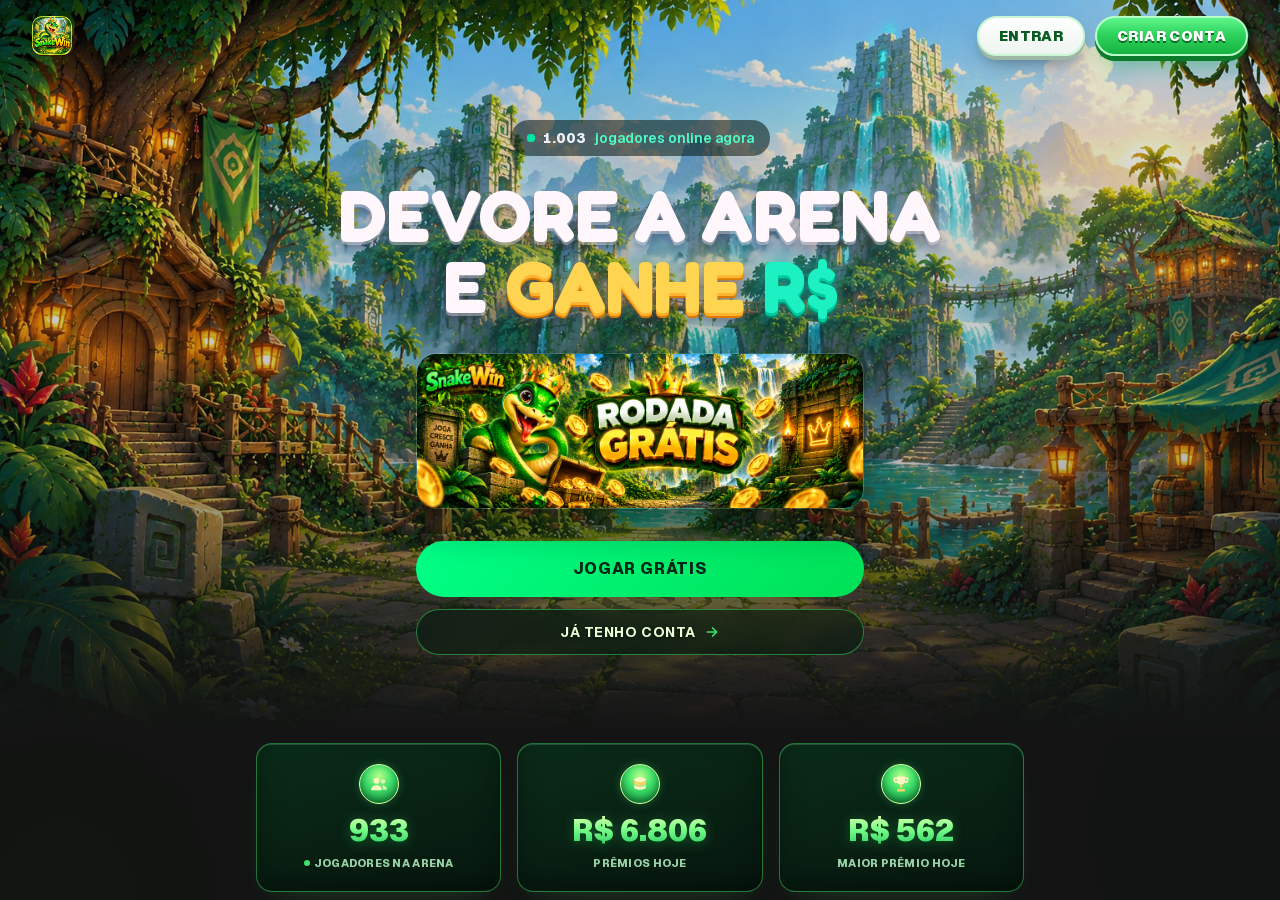
==== index.html @ 89fa2840 "Site SnakeWin estatico (espelho do snakewin.online)" ====
<!DOCTYPE html><html lang="pt-BR" class="geist_a71539c9-module__T19VSG__variable geist_mono_8d43a2aa-module__8Li5zG__variable fredoka_e4a22d5-module__ZBNcLW__variable h-full antialiased"><head><meta charSet="utf-8"/><meta name="viewport" content="width=device-width, initial-scale=1, maximum-scale=1, user-scalable=no, viewport-fit=cover"/><link rel="preload" href="/_next/static/media/1fc3fbc537cada7c-s.p.3ryvcbcsz78_7.woff2" as="font" crossorigin="" type="font/woff2"/><link rel="preload" href="/_next/static/media/797e433ab948586e-s.p.0r6juujl39pe6.woff2" as="font" crossorigin="" type="font/woff2"/><link rel="preload" href="/_next/static/media/caa3a2e1cccd8315-s.p.0wgildi0cnwt9.woff2" as="font" crossorigin="" type="font/woff2"/><link rel="stylesheet" href="/_next/static/chunks/0mywiexskx5cw.css" data-precedence="next"/><link rel="preload" as="script" fetchPriority="low" href="/_next/static/chunks/3wp0eb_zf6zi1.js"/><script src="/_next/static/chunks/12ng9y1xmtxdd.js" async=""></script><script src="/_next/static/chunks/00ejc8m43vbi0.js" async=""></script><script src="/_next/static/chunks/2oh5rha75m2ak.js" async=""></script><script src="/_next/static/chunks/turbopack-0m_rxrfwko468.js" async=""></script><script src="/_next/static/chunks/1vbfzrruw2k8x.js" async=""></script><script src="/_next/static/chunks/2jqxh2v5bf_q5.js" async=""></script><script src="/_next/static/chunks/14mrh2-p_w84d.js" async=""></script><script src="/_next/static/chunks/1y-s1i4jty70p.js" async=""></script><script src="/_next/static/chunks/3igdrug1rnlyl.js" async=""></script><script src="/_next/static/chunks/0u9e3vdlzpqp6.js" async=""></script><script src="/_next/static/chunks/3jbjoib-lin8c.js" async=""></script><script src="/_next/static/chunks/074v8_7fqvzi3.js" async=""></script><meta name="next-size-adjust" content=""/><meta name="theme-color" content="#131413"/><title>SnakeWin — Jogue e ganhe prêmios reais.</title><meta name="description" content="Jogue, bata a meta e resgate seu prêmio em dinheiro real."/><link rel="manifest" href="/manifest.webmanifest"/><link rel="shortcut icon" href="/favicon.ico"/><link rel="icon" href="/imagens/brand/favicon-96.png" sizes="96x96" type="image/png"/><link rel="icon" href="/favicon.ico" sizes="48x48" type="image/x-icon"/><link rel="apple-touch-icon" href="/imagens/brand/icon-180.png"/><script src="/_next/static/chunks/0cz1d0mv5g_q7.js" noModule=""></script></head><body class="min-h-full flex flex-col"><div hidden=""><!--$--><!--/$--></div><!--$--><!--/$--><script src="/_next/static/chunks/3wp0eb_zf6zi1.js" id="_R_" async=""></script><script>(self.__next_f=self.__next_f||[]).push([0])</script><script>self.__next_f.push([1,"1:\"$Sreact.fragment\"\n2:I[15789,[\"/_next/static/chunks/1vbfzrruw2k8x.js\",\"/_next/static/chunks/2jqxh2v5bf_q5.js\",\"/_next/static/chunks/14mrh2-p_w84d.js\"],\"AuthProvider\"]\n3:I[39756,[\"/_next/static/chunks/1vbfzrruw2k8x.js\",\"/_next/static/chunks/2jqxh2v5bf_q5.js\",\"/_next/static/chunks/14mrh2-p_w84d.js\"],\"default\"]\n4:I[37457,[\"/_next/static/chunks/1vbfzrruw2k8x.js\",\"/_next/static/chunks/2jqxh2v5bf_q5.js\",\"/_next/static/chunks/14mrh2-p_w84d.js\"],\"default\"]\n5:I[47257,[\"/_next/static/chunks/1vbfzrruw2k8x.js\",\"/_next/static/chunks/2jqxh2v5bf_q5.js\",\"/_next/static/chunks/14mrh2-p_w84d.js\"],\"ClientPageRoot\"]\n6:I[52683,[\"/_next/static/chunks/1vbfzrruw2k8x.js\",\"/_next/static/chunks/2jqxh2v5bf_q5.js\",\"/_next/static/chunks/14mrh2-p_w84d.js\",\"/_next/static/chunks/1y-s1i4jty70p.js\",\"/_next/static/chunks/3igdrug1rnlyl.js\",\"/_next/static/chunks/0u9e3vdlzpqp6.js\",\"/_next/static/chunks/3jbjoib-lin8c.js\",\"/_next/static/chunks/074v8_7fqvzi3.js\"],\"default\"]\n9:I[97367,[\"/_next/static/chunks/1vbfzrruw2k8x.js\",\"/_next/static/chunks/2jqxh2v5bf_q5.js\",\"/_next/static/chunks/14mrh2-p_w84d.js\"],\"OutletBoundary\"]\na:\"$Sreact.suspense\"\nc:I[97367,[\"/_next/static/chunks/1vbfzrruw2k8x.js\",\"/_next/static/chunks/2jqxh2v5bf_q5.js\",\"/_next/static/chunks/14mrh2-p_w84d.js\"],\"ViewportBoundary\"]\ne:I[97367,[\"/_next/static/chunks/1vbfzrruw2k8x.js\",\"/_next/static/chunks/2jqxh2v5bf_q5.js\",\"/_next/static/chunks/14mrh2-p_w84d.js\"],\"MetadataBoundary\"]\n10:I[68027,[\"/_next/static/chunks/1vbfzrruw2k8x.js\",\"/_next/static/chunks/2jqxh2v5bf_q5.js\",\"/_next/static/chunks/14mrh2-p_w84d.js\"],\"default\",1]\n:HL[\"/_next/static/chunks/0mywiexskx5cw.css\",\"style\"]\n:HL[\"/_next/static/media/1fc3fbc537cada7c-s.p.3ryvcbcsz78_7.woff2\",\"font\",{\"crossOrigin\":\"\",\"type\":\"font/woff2\"}]\n:HL[\"/_next/static/media/797e433ab948586e-s.p.0r6juujl39pe6.woff2\",\"font\",{\"crossOrigin\":\"\",\"type\":\"font/woff2\"}]\n:HL[\"/_next/static/media/caa3a2e1cccd8315-s.p.0wgildi0cnwt9.woff2\",\"font\",{\"crossOrigin\":\"\",\"type\":\"font/woff2\"}]\n"])</script><script>self.__next_f.push([1,"0:{\"P\":null,\"c\":[\"\",\"\"],\"q\":\"\",\"i\":false,\"f\":[[[\"\",{\"children\":[\"__PAGE__\",{}]},\"$undefined\",\"$undefined\",16],[[\"$\",\"$1\",\"c\",{\"children\":[[[\"$\",\"link\",\"0\",{\"rel\":\"stylesheet\",\"href\":\"/_next/static/chunks/0mywiexskx5cw.css\",\"precedence\":\"next\",\"crossOrigin\":\"$undefined\",\"nonce\":\"$undefined\"}],[\"$\",\"script\",\"script-0\",{\"src\":\"/_next/static/chunks/1vbfzrruw2k8x.js\",\"async\":true,\"nonce\":\"$undefined\"}],[\"$\",\"script\",\"script-1\",{\"src\":\"/_next/static/chunks/2jqxh2v5bf_q5.js\",\"async\":true,\"nonce\":\"$undefined\"}],[\"$\",\"script\",\"script-2\",{\"src\":\"/_next/static/chunks/14mrh2-p_w84d.js\",\"async\":true,\"nonce\":\"$undefined\"}]],[\"$\",\"html\",null,{\"lang\":\"pt-BR\",\"className\":\"geist_a71539c9-module__T19VSG__variable geist_mono_8d43a2aa-module__8Li5zG__variable fredoka_e4a22d5-module__ZBNcLW__variable h-full antialiased\",\"children\":[\"$\",\"body\",null,{\"className\":\"min-h-full flex flex-col\",\"suppressHydrationWarning\":true,\"children\":[[\"$\",\"$L2\",null,{}],[\"$\",\"$L3\",null,{\"parallelRouterKey\":\"children\",\"error\":\"$undefined\",\"errorStyles\":\"$undefined\",\"errorScripts\":\"$undefined\",\"template\":[\"$\",\"$L4\",null,{}],\"templateStyles\":\"$undefined\",\"templateScripts\":\"$undefined\",\"notFound\":[[[\"$\",\"title\",null,{\"children\":\"404: This page could not be found.\"}],[\"$\",\"div\",null,{\"style\":{\"fontFamily\":\"system-ui,\\\"Segoe UI\\\",Roboto,Helvetica,Arial,sans-serif,\\\"Apple Color Emoji\\\",\\\"Segoe UI Emoji\\\"\",\"height\":\"100vh\",\"textAlign\":\"center\",\"display\":\"flex\",\"flexDirection\":\"column\",\"alignItems\":\"center\",\"justifyContent\":\"center\"},\"children\":[\"$\",\"div\",null,{\"children\":[[\"$\",\"style\",null,{\"dangerouslySetInnerHTML\":{\"__html\":\"body{color:#000;background:#fff;margin:0}.next-error-h1{border-right:1px solid rgba(0,0,0,.3)}@media (prefers-color-scheme:dark){body{color:#fff;background:#000}.next-error-h1{border-right:1px solid rgba(255,255,255,.3)}}\"}}],[\"$\",\"h1\",null,{\"className\":\"next-error-h1\",\"style\":{\"display\":\"inline-block\",\"margin\":\"0 20px 0 0\",\"padding\":\"0 23px 0 0\",\"fontSize\":24,\"fontWeight\":500,\"verticalAlign\":\"top\",\"lineHeight\":\"49px\"},\"children\":404}],[\"$\",\"div\",null,{\"style\":{\"display\":\"inline-block\"},\"children\":[\"$\",\"h2\",null,{\"style\":{\"fontSize\":14,\"fontWeight\":400,\"lineHeight\":\"49px\",\"margin\":0},\"children\":\"This page could not be found.\"}]}]]}]}]],[]],\"forbidden\":\"$undefined\",\"unauthorized\":\"$undefined\"}]]}]}]]}],{\"children\":[[\"$\",\"$1\",\"c\",{\"children\":[[\"$\",\"$L5\",null,{\"Component\":\"$6\",\"serverProvidedParams\":{\"searchParams\":{},\"params\":{},\"promises\":[\"$@7\",\"$@8\"]}}],[[\"$\",\"script\",\"script-0\",{\"src\":\"/_next/static/chunks/1y-s1i4jty70p.js\",\"async\":true,\"nonce\":\"$undefined\"}],[\"$\",\"script\",\"script-1\",{\"src\":\"/_next/static/chunks/3igdrug1rnlyl.js\",\"async\":true,\"nonce\":\"$undefined\"}],[\"$\",\"script\",\"script-2\",{\"src\":\"/_next/static/chunks/0u9e3vdlzpqp6.js\",\"async\":true,\"nonce\":\"$undefined\"}],[\"$\",\"script\",\"script-3\",{\"src\":\"/_next/static/chunks/3jbjoib-lin8c.js\",\"async\":true,\"nonce\":\"$undefined\"}],[\"$\",\"script\",\"script-4\",{\"src\":\"/_next/static/chunks/074v8_7fqvzi3.js\",\"async\":true,\"nonce\":\"$undefined\"}]],[\"$\",\"$L9\",null,{\"children\":[\"$\",\"$a\",null,{\"name\":\"Next.MetadataOutlet\",\"children\":\"$@b\"}]}]]}],{},null,false,null]},null,false,null],[\"$\",\"$1\",\"h\",{\"children\":[null,[\"$\",\"$Lc\",null,{\"children\":\"$Ld\"}],[\"$\",\"div\",null,{\"hidden\":true,\"children\":[\"$\",\"$Le\",null,{\"children\":[\"$\",\"$a\",null,{\"name\":\"Next.Metadata\",\"children\":\"$Lf\"}]}]}],[\"$\",\"meta\",null,{\"name\":\"next-size-adjust\",\"content\":\"\"}]]}],false]],\"m\":\"$undefined\",\"G\":[\"$10\",[[\"$\",\"link\",\"0\",{\"rel\":\"stylesheet\",\"href\":\"/_next/static/chunks/0mywiexskx5cw.css\",\"precedence\":\"next\",\"crossOrigin\":\"$undefined\",\"nonce\":\"$undefined\"}]]],\"S\":true,\"h\":null,\"s\":\"$undefined\",\"l\":\"$undefined\",\"p\":\"$undefined\",\"d\":\"$undefined\",\"b\":\"HtqJggwyeeGwAeFGMaS0U\"}\n"])</script><script>self.__next_f.push([1,"7:{}\n8:\"$0:f:0:1:1:children:0:props:children:0:props:serverProvidedParams:params\"\n"])</script><script>self.__next_f.push([1,"d:[[\"$\",\"meta\",\"0\",{\"charSet\":\"utf-8\"}],[\"$\",\"meta\",\"1\",{\"name\":\"viewport\",\"content\":\"width=device-width, initial-scale=1, maximum-scale=1, user-scalable=no, viewport-fit=cover\"}],[\"$\",\"meta\",\"2\",{\"name\":\"theme-color\",\"content\":\"#131413\"}]]\n"])</script><script>self.__next_f.push([1,"11:I[27201,[\"/_next/static/chunks/1vbfzrruw2k8x.js\",\"/_next/static/chunks/2jqxh2v5bf_q5.js\",\"/_next/static/chunks/14mrh2-p_w84d.js\"],\"IconMark\"]\nb:null\nf:[[\"$\",\"title\",\"0\",{\"children\":\"SnakeWin — Jogue e ganhe prêmios reais.\"}],[\"$\",\"meta\",\"1\",{\"name\":\"description\",\"content\":\"Jogue, bata a meta e resgate seu prêmio em dinheiro real.\"}],[\"$\",\"link\",\"2\",{\"rel\":\"manifest\",\"href\":\"/manifest.webmanifest\",\"crossOrigin\":\"$undefined\"}],[\"$\",\"link\",\"3\",{\"rel\":\"shortcut icon\",\"href\":\"/favicon.ico\"}],[\"$\",\"link\",\"4\",{\"rel\":\"icon\",\"href\":\"/imagens/brand/favicon-96.png\",\"sizes\":\"96x96\",\"type\":\"image/png\"}],[\"$\",\"link\",\"5\",{\"rel\":\"icon\",\"href\":\"/favicon.ico\",\"sizes\":\"48x48\",\"type\":\"image/x-icon\"}],[\"$\",\"link\",\"6\",{\"rel\":\"apple-touch-icon\",\"href\":\"/imagens/brand/icon-180.png\"}],[\"$\",\"$L11\",\"7\",{}]]\n"])</script></body></html>
---- _next/static/chunks/0mywiexskx5cw.css ----
@font-face{font-family:Geist;font-style:normal;font-weight:100 900;font-display:swap;src:url(../media/fef07dbb0973bf53-s.3p2_lha1f2xer.woff2)format("woff2");unicode-range:U+460-52F,U+1C80-1C8A,U+20B4,U+2DE0-2DFF,U+A640-A69F,U+FE2E-FE2F}@font-face{font-family:Geist;font-style:normal;font-weight:100 900;font-display:swap;src:url(../media/8a480f0b521d4e75-s.1qq4vpdcun5oj.woff2)format("woff2");unicode-range:U+301,U+400-45F,U+490-491,U+4B0-4B1,U+2116}@font-face{font-family:Geist;font-style:normal;font-weight:100 900;font-display:swap;src:url(../media/53b9e256198e5412-s.390ncx5urfkfu.woff2)format("woff2");unicode-range:U+102-103,U+110-111,U+128-129,U+168-169,U+1A0-1A1,U+1AF-1B0,U+300-301,U+303-304,U+308-309,U+323,U+329,U+1EA0-1EF9,U+20AB}@font-face{font-family:Geist;font-style:normal;font-weight:100 900;font-display:swap;src:url(../media/7178b3e590c64307-s.21jp631_3pja2.woff2)format("woff2");unicode-range:U+100-2BA,U+2BD-2C5,U+2C7-2CC,U+2CE-2D7,U+2DD-2FF,U+304,U+308,U+329,U+1D00-1DBF,U+1E00-1E9F,U+1EF2-1EFF,U+2020,U+20A0-20AB,U+20AD-20C0,U+2113,U+2C60-2C7F,U+A720-A7FF}@font-face{font-family:Geist;font-style:normal;font-weight:100 900;font-display:swap;src:url(../media/caa3a2e1cccd8315-s.p.0wgildi0cnwt9.woff2)format("woff2");unicode-range:U+??,U+131,U+152-153,U+2BB-2BC,U+2C6,U+2DA,U+2DC,U+304,U+308,U+329,U+2000-206F,U+20AC,U+2122,U+2191,U+2193,U+2212,U+2215,U+FEFF,U+FFFD}@font-face{font-family:Geist Fallback;src:local(Arial);ascent-override:95.94%;descent-override:28.16%;line-gap-override:0.0%;size-adjust:104.76%}.geist_a71539c9-module__T19VSG__className{font-family:Geist,Geist Fallback;font-style:normal}.geist_a71539c9-module__T19VSG__variable{--font-geist-sans:"Geist", "Geist Fallback"}
@font-face{font-family:Geist Mono;font-style:normal;font-weight:100 900;font-display:swap;src:url(../media/5ce348bf30bf5439-s.31988l_ccedte.woff2)format("woff2");unicode-range:U+460-52F,U+1C80-1C8A,U+20B4,U+2DE0-2DFF,U+A640-A69F,U+FE2E-FE2F}@font-face{font-family:Geist Mono;font-style:normal;font-weight:100 900;font-display:swap;src:url(../media/4fa387ec64143e14-s.2tuy5pz7dlieh.woff2)format("woff2");unicode-range:U+301,U+400-45F,U+490-491,U+4B0-4B1,U+2116}@font-face{font-family:Geist Mono;font-style:normal;font-weight:100 900;font-display:swap;src:url(../media/6306c77e7c8268e4-s.2dbetqa9o8jxf.woff2)format("woff2");unicode-range:U+2000-2001,U+2004-2008,U+200A,U+23B8-23BD,U+2500-259F}@font-face{font-family:Geist Mono;font-style:normal;font-weight:100 900;font-display:swap;src:url(../media/7d817b4c03b0c5f1-s.1uyisp29ctx0d.woff2)format("woff2");unicode-range:U+102-103,U+110-111,U+128-129,U+168-169,U+1A0-1A1,U+1AF-1B0,U+300-301,U+303-304,U+308-309,U+323,U+329,U+1EA0-1EF9,U+20AB}@font-face{font-family:Geist Mono;font-style:normal;font-weight:100 900;font-display:swap;src:url(../media/bbc41e54d2fcbd21-s.1rgnod-3esatf.woff2)format("woff2");unicode-range:U+100-2BA,U+2BD-2C5,U+2C7-2CC,U+2CE-2D7,U+2DD-2FF,U+304,U+308,U+329,U+1D00-1DBF,U+1E00-1E9F,U+1EF2-1EFF,U+2020,U+20A0-20AB,U+20AD-20C0,U+2113,U+2C60-2C7F,U+A720-A7FF}@font-face{font-family:Geist Mono;font-style:normal;font-weight:100 900;font-display:swap;src:url(../media/797e433ab948586e-s.p.0r6juujl39pe6.woff2)format("woff2");unicode-range:U+??,U+131,U+152-153,U+2BB-2BC,U+2C6,U+2DA,U+2DC,U+304,U+308,U+329,U+2000-206F,U+20AC,U+2122,U+2191,U+2193,U+2212,U+2215,U+FEFF,U+FFFD}@font-face{font-family:Geist Mono Fallback;src:local(Arial);ascent-override:74.67%;descent-override:21.92%;line-gap-override:0.0%;size-adjust:134.59%}.geist_mono_8d43a2aa-module__8Li5zG__className{font-family:Geist Mono,Geist Mono Fallback;font-style:normal}.geist_mono_8d43a2aa-module__8Li5zG__variable{--font-geist-mono:"Geist Mono", "Geist Mono Fallback"}
@font-face{font-family:Fredoka;font-style:normal;font-weight:700;font-stretch:100%;font-display:swap;src:url(../media/ae54dbf20737d617-s.1qipnwisndnl7.woff2)format("woff2");unicode-range:U+307-308,U+590-5FF,U+200C-2010,U+20AA,U+25CC,U+FB1D-FB4F}@font-face{font-family:Fredoka;font-style:normal;font-weight:700;font-stretch:100%;font-display:swap;src:url(../media/a600dfff52a68f19-s.1u3lwjrw57qjh.woff2)format("woff2");unicode-range:U+100-2BA,U+2BD-2C5,U+2C7-2CC,U+2CE-2D7,U+2DD-2FF,U+304,U+308,U+329,U+1D00-1DBF,U+1E00-1E9F,U+1EF2-1EFF,U+2020,U+20A0-20AB,U+20AD-20C0,U+2113,U+2C60-2C7F,U+A720-A7FF}@font-face{font-family:Fredoka;font-style:normal;font-weight:700;font-stretch:100%;font-display:swap;src:url(../media/1fc3fbc537cada7c-s.p.3ryvcbcsz78_7.woff2)format("woff2");unicode-range:U+??,U+131,U+152-153,U+2BB-2BC,U+2C6,U+2DA,U+2DC,U+304,U+308,U+329,U+2000-206F,U+20AC,U+2122,U+2191,U+2193,U+2212,U+2215,U+FEFF,U+FFFD}@font-face{font-family:Fredoka Fallback;src:local(Arial);ascent-override:95.64%;descent-override:23.17%;line-gap-override:0.0%;size-adjust:101.84%}.fredoka_e4a22d5-module__ZBNcLW__className{font-family:Fredoka,Fredoka Fallback;font-style:normal;font-weight:700}.fredoka_e4a22d5-module__ZBNcLW__variable{--font-fredoka:"Fredoka", "Fredoka Fallback"}
@layer properties{@supports (((-webkit-hyphens:none)) and (not (margin-trim:inline))) or ((-moz-orient:inline) and (not (color:rgb(from red r g b)))){*,:before,:after,::backdrop{--tw-translate-x:0;--tw-translate-y:0;--tw-translate-z:0;--tw-rotate-x:initial;--tw-rotate-y:initial;--tw-rotate-z:initial;--tw-skew-x:initial;--tw-skew-y:initial;--tw-scroll-snap-strictness:proximity;--tw-divide-y-reverse:0;--tw-border-style:solid;--tw-leading:initial;--tw-font-weight:initial;--tw-tracking:initial;--tw-ordinal:initial;--tw-slashed-zero:initial;--tw-numeric-figure:initial;--tw-numeric-spacing:initial;--tw-numeric-fraction:initial;--tw-shadow:0 0 #0000;--tw-shadow-color:initial;--tw-shadow-alpha:100%;--tw-inset-shadow:0 0 #0000;--tw-inset-shadow-color:initial;--tw-inset-shadow-alpha:100%;--tw-ring-color:initial;--tw-ring-shadow:0 0 #0000;--tw-inset-ring-color:initial;--tw-inset-ring-shadow:0 0 #0000;--tw-ring-inset:initial;--tw-ring-offset-width:0px;--tw-ring-offset-color:#fff;--tw-ring-offset-shadow:0 0 #0000;--tw-outline-style:solid;--tw-blur:initial;--tw-brightness:initial;--tw-contrast:initial;--tw-grayscale:initial;--tw-hue-rotate:initial;--tw-invert:initial;--tw-opacity:initial;--tw-saturate:initial;--tw-sepia:initial;--tw-drop-shadow:initial;--tw-drop-shadow-color:initial;--tw-drop-shadow-alpha:100%;--tw-drop-shadow-size:initial;--tw-backdrop-blur:initial;--tw-backdrop-brightness:initial;--tw-backdrop-contrast:initial;--tw-backdrop-grayscale:initial;--tw-backdrop-hue-rotate:initial;--tw-backdrop-invert:initial;--tw-backdrop-opacity:initial;--tw-backdrop-saturate:initial;--tw-backdrop-sepia:initial;--tw-duration:initial;--tw-ease:initial;--tw-scale-x:1;--tw-scale-y:1;--tw-scale-z:1;--tw-divide-x-reverse:0;--nb-angle:0deg}}}@layer theme{:root,:host{--font-sans:var(--font-geist-sans);--color-black:#000;--color-white:#fff;--spacing:.25rem;--container-xs:20rem;--container-sm:24rem;--container-md:28rem;--container-lg:32rem;--container-xl:36rem;--container-2xl:42rem;--container-3xl:48rem;--container-4xl:56rem;--container-5xl:64rem;--text-xs:.75rem;--text-xs--line-height:calc(1 / .75);--text-sm:.875rem;--text-sm--line-height:calc(1.25 / .875);--text-base:1rem;--text-base--line-height:calc(1.5 / 1);--text-lg:1.125rem;--text-lg--line-height:calc(1.75 / 1.125);--text-xl:1.25rem;--text-xl--line-height:calc(1.75 / 1.25);--text-2xl:1.5rem;--text-2xl--line-height:calc(2 / 1.5);--text-3xl:1.875rem;--text-3xl--line-height:calc(2.25 / 1.875);--text-6xl:3.75rem;--text-6xl--line-height:1;--text-7xl:4.5rem;--text-7xl--line-height:1;--font-weight-normal:400;--font-weight-medium:500;--font-weight-semibold:600;--font-weight-bold:700;--font-weight-extrabold:800;--font-weight-black:900;--tracking-tight:-.025em;--tracking-wide:.025em;--tracking-wider:.05em;--leading-tight:1.25;--leading-snug:1.375;--leading-relaxed:1.625;--radius-md:.375rem;--radius-lg:.5rem;--radius-xl:.75rem;--radius-2xl:1rem;--ease-out:cubic-bezier(0, 0, .2, 1);--animate-pulse:pulse 2s cubic-bezier(.4, 0, .6, 1) infinite;--blur-md:12px;--default-transition-duration:.15s;--default-transition-timing-function:cubic-bezier(.4, 0, .2, 1);--default-font-family:var(--font-geist-sans);--default-mono-font-family:var(--font-geist-mono)}}@layer base{*,:after,:before,::backdrop{box-sizing:border-box;border:0 solid;margin:0;padding:0}::file-selector-button{box-sizing:border-box;border:0 solid;margin:0;padding:0}html,:host{-webkit-text-size-adjust:100%;tab-size:4;line-height:1.5;font-family:var(--default-font-family,ui-sans-serif, system-ui, sans-serif, "Apple Color Emoji", "Segoe UI Emoji", "Segoe UI Symbol", "Noto Color Emoji");font-feature-settings:var(--default-font-feature-settings,normal);font-variation-settings:var(--default-font-variation-settings,normal);-webkit-tap-highlight-color:transparent}hr{height:0;color:inherit;border-top-width:1px}abbr:where([title]){-webkit-text-decoration:underline dotted;text-decoration:underline dotted}h1,h2,h3,h4,h5,h6{font-size:inherit;font-weight:inherit}a{color:inherit;-webkit-text-decoration:inherit;-webkit-text-decoration:inherit;-webkit-text-decoration:inherit;-webkit-text-decoration:inherit;text-decoration:inherit}b,strong{font-weight:bolder}code,kbd,samp,pre{font-family:var(--default-mono-font-family,ui-monospace, SFMono-Regular, Menlo, Monaco, Consolas, "Liberation Mono", "Courier New", monospace);font-feature-settings:var(--default-mono-font-feature-settings,normal);font-variation-settings:var(--default-mono-font-variation-settings,normal);font-size:1em}small{font-size:80%}sub,sup{vertical-align:baseline;font-size:75%;line-height:0;position:relative}sub{bottom:-.25em}sup{top:-.5em}table{text-indent:0;border-color:inherit;border-collapse:collapse}:-moz-focusring{outline:auto}progress{vertical-align:baseline}summary{display:list-item}ol,ul,menu{list-style:none}img,svg,video,canvas,audio,iframe,embed,object{vertical-align:middle;display:block}img,video{max-width:100%;height:auto}button,input,select,optgroup,textarea{font:inherit;font-feature-settings:inherit;font-variation-settings:inherit;letter-spacing:inherit;color:inherit;opacity:1;background-color:#0000;border-radius:0}::file-selector-button{font:inherit;font-feature-settings:inherit;font-variation-settings:inherit;letter-spacing:inherit;color:inherit;opacity:1;background-color:#0000;border-radius:0}:where(select:is([multiple],[size])) optgroup{font-weight:bolder}:where(select:is([multiple],[size])) optgroup option{padding-inline-start:20px}::file-selector-button{margin-inline-end:4px}::placeholder{opacity:1}@supports (not ((-webkit-appearance:-apple-pay-button))) or (contain-intrinsic-size:1px){::placeholder{color:currentColor}@supports (color:color-mix(in lab, red, red)){::placeholder{color:color-mix(in oklab, currentcolor 50%, transparent)}}}textarea{resize:vertical}::-webkit-search-decoration{-webkit-appearance:none}::-webkit-date-and-time-value{min-height:1lh;text-align:inherit}::-webkit-datetime-edit{display:inline-flex}::-webkit-datetime-edit-fields-wrapper{padding:0}::-webkit-datetime-edit{padding-block:0}::-webkit-datetime-edit-year-field{padding-block:0}::-webkit-datetime-edit-month-field{padding-block:0}::-webkit-datetime-edit-day-field{padding-block:0}::-webkit-datetime-edit-hour-field{padding-block:0}::-webkit-datetime-edit-minute-field{padding-block:0}::-webkit-datetime-edit-second-field{padding-block:0}::-webkit-datetime-edit-millisecond-field{padding-block:0}::-webkit-datetime-edit-meridiem-field{padding-block:0}::-webkit-calendar-picker-indicator{line-height:1}:-moz-ui-invalid{box-shadow:none}button,input:where([type=button],[type=reset],[type=submit]){appearance:button}::file-selector-button{appearance:button}::-webkit-inner-spin-button{height:auto}::-webkit-outer-spin-button{height:auto}[hidden]:where(:not([hidden=until-found])){display:none!important}}@layer components;@layer utilities{.\[container-type\:inline-size\]{container-type:inline-size}.pointer-events-auto{pointer-events:auto}.pointer-events-none{pointer-events:none}.visible{visibility:visible}.sr-only{clip-path:inset(50%);white-space:nowrap;border-width:0;width:1px;height:1px;margin:-1px;padding:0;position:absolute;overflow:hidden}.absolute{position:absolute}.fixed{position:fixed}.relative{position:relative}.static{position:static}.sticky{position:sticky}.inset-0{inset:0}.inset-\[-22\%\]{inset:-22%}.inset-x-0{inset-inline:0}.inset-x-1\.5{inset-inline:calc(var(--spacing) * 1.5)}.inset-x-\[12\%\]{inset-inline:12%}.inset-y-0{inset-block:0}.inset-y-1{inset-block:var(--spacing)}.-top-0\.5{top:calc(var(--spacing) * -.5)}.-top-2{top:calc(var(--spacing) * -2)}.top-0{top:0}.top-0\.5{top:calc(var(--spacing) * .5)}.top-1{top:var(--spacing)}.top-1\/2{top:50%}.top-1\/3{top:33.3333%}.top-2{top:calc(var(--spacing) * 2)}.top-2\.5{top:calc(var(--spacing) * 2.5)}.top-3{top:calc(var(--spacing) * 3)}.top-6{top:calc(var(--spacing) * 6)}.top-8{top:calc(var(--spacing) * 8)}.top-\[2px\]{top:2px}.top-\[7\%\]{top:7%}.top-\[13px\]{top:13px}.top-\[18\%\]{top:18%}.top-\[30\%\]{top:30%}.top-\[calc\(100\%\+10px\)\]{top:calc(100% + 10px)}.-right-0\.5{right:calc(var(--spacing) * -.5)}.-right-1\.5{right:calc(var(--spacing) * -1.5)}.-right-2{right:calc(var(--spacing) * -2)}.-right-16{right:calc(var(--spacing) * -16)}.-right-20{right:calc(var(--spacing) * -20)}.-right-24{right:calc(var(--spacing) * -24)}.right-0{right:0}.right-1{right:var(--spacing)}.right-2\.5{right:calc(var(--spacing) * 2.5)}.right-3{right:calc(var(--spacing) * 3)}.right-4{right:calc(var(--spacing) * 4)}.right-5{right:calc(var(--spacing) * 5)}.right-6{right:calc(var(--spacing) * 6)}.right-\[10\%\]{right:10%}.-bottom-1{bottom:calc(var(--spacing) * -1)}.bottom-0{bottom:0}.bottom-2{bottom:calc(var(--spacing) * 2)}.bottom-3{bottom:calc(var(--spacing) * 3)}.bottom-4{bottom:calc(var(--spacing) * 4)}.bottom-5{bottom:calc(var(--spacing) * 5)}.bottom-6{bottom:calc(var(--spacing) * 6)}.bottom-24{bottom:calc(var(--spacing) * 24)}.bottom-full{bottom:100%}.-left-16{left:calc(var(--spacing) * -16)}.-left-20{left:calc(var(--spacing) * -20)}.-left-24{left:calc(var(--spacing) * -24)}.left-0{left:0}.left-1\/2{left:50%}.left-2\.5{left:calc(var(--spacing) * 2.5)}.left-3{left:calc(var(--spacing) * 3)}.left-3\.5{left:calc(var(--spacing) * 3.5)}.left-4{left:calc(var(--spacing) * 4)}.left-\[10\%\]{left:10%}.isolate{isolation:isolate}.-z-0{z-index:calc(0 * -1)}.-z-10{z-index:calc(10 * -1)}.-z-20{z-index:calc(20 * -1)}.-z-30{z-index:calc(30 * -1)}.z-0{z-index:0}.z-10{z-index:10}.z-20{z-index:20}.z-30{z-index:30}.z-40{z-index:40}.z-50{z-index:50}.z-\[1\]{z-index:1}.z-\[2\]{z-index:2}.z-\[55\]{z-index:55}.z-\[60\]{z-index:60}.z-\[100\]{z-index:100}.container{width:100%}@media (min-width:40rem){.container{max-width:40rem}}@media (min-width:48rem){.container{max-width:48rem}}@media (min-width:64rem){.container{max-width:64rem}}@media (min-width:80rem){.container{max-width:80rem}}@media (min-width:96rem){.container{max-width:96rem}}.m-auto{margin:auto}.-mx-4{margin-inline:calc(var(--spacing) * -4)}.-mx-5{margin-inline:calc(var(--spacing) * -5)}.mx-auto{margin-inline:auto}.-mt-0\.5{margin-top:calc(var(--spacing) * -.5)}.-mt-1{margin-top:calc(var(--spacing) * -1)}.-mt-1\.5{margin-top:calc(var(--spacing) * -1.5)}.-mt-5{margin-top:calc(var(--spacing) * -5)}.mt-0\.5{margin-top:calc(var(--spacing) * .5)}.mt-1{margin-top:var(--spacing)}.mt-1\.5{margin-top:calc(var(--spacing) * 1.5)}.mt-2{margin-top:calc(var(--spacing) * 2)}.mt-2\.5{margin-top:calc(var(--spacing) * 2.5)}.mt-3{margin-top:calc(var(--spacing) * 3)}.mt-3\.5{margin-top:calc(var(--spacing) * 3.5)}.mt-4{margin-top:calc(var(--spacing) * 4)}.mt-5{margin-top:calc(var(--spacing) * 5)}.mt-6{margin-top:calc(var(--spacing) * 6)}.mt-7{margin-top:calc(var(--spacing) * 7)}.mt-10{margin-top:calc(var(--spacing) * 10)}.mt-\[7px\]{margin-top:7px}.mt-\[9px\]{margin-top:9px}.mt-auto{margin-top:auto}.mr-1{margin-right:var(--spacing)}.-mb-4{margin-bottom:calc(var(--spacing) * -4)}.-mb-5{margin-bottom:calc(var(--spacing) * -5)}.mb-1{margin-bottom:var(--spacing)}.mb-1\.5{margin-bottom:calc(var(--spacing) * 1.5)}.mb-2{margin-bottom:calc(var(--spacing) * 2)}.mb-3{margin-bottom:calc(var(--spacing) * 3)}.mb-3\.5{margin-bottom:calc(var(--spacing) * 3.5)}.mb-4{margin-bottom:calc(var(--spacing) * 4)}.mb-5{margin-bottom:calc(var(--spacing) * 5)}.ml-1{margin-left:var(--spacing)}.ml-1\.5{margin-left:calc(var(--spacing) * 1.5)}.ml-2{margin-left:calc(var(--spacing) * 2)}.ml-10{margin-left:calc(var(--spacing) * 10)}.ml-auto{margin-left:auto}.line-clamp-2{-webkit-line-clamp:2;-webkit-box-orient:vertical;display:-webkit-box;overflow:hidden}.block{display:block}.contents{display:contents}.flex{display:flex}.grid{display:grid}.hidden{display:none}.inline{display:inline}.inline-block{display:inline-block}.inline-flex{display:inline-flex}.table{display:table}.aspect-\[2\/1\]{aspect-ratio:2}.h-0{height:0}.h-1{height:var(--spacing)}.h-1\.5{height:calc(var(--spacing) * 1.5)}.h-2{height:calc(var(--spacing) * 2)}.h-2\.5{height:calc(var(--spacing) * 2.5)}.h-3{height:calc(var(--spacing) * 3)}.h-3\.5{height:calc(var(--spacing) * 3.5)}.h-4{height:calc(var(--spacing) * 4)}.h-5{height:calc(var(--spacing) * 5)}.h-6{height:calc(var(--spacing) * 6)}.h-7{height:calc(var(--spacing) * 7)}.h-8{height:calc(var(--spacing) * 8)}.h-9{height:calc(var(--spacing) * 9)}.h-10{height:calc(var(--spacing) * 10)}.h-11{height:calc(var(--spacing) * 11)}.h-12{height:calc(var(--spacing) * 12)}.h-14{height:calc(var(--spacing) * 14)}.h-16{height:calc(var(--spacing) * 16)}.h-20{height:calc(var(--spacing) * 20)}.h-24{height:calc(var(--spacing) * 24)}.h-28{height:calc(var(--spacing) * 28)}.h-56{height:calc(var(--spacing) * 56)}.h-64{height:calc(var(--spacing) * 64)}.h-72{height:calc(var(--spacing) * 72)}.h-80{height:calc(var(--spacing) * 80)}.h-96{height:calc(var(--spacing) * 96)}.h-\[3px\]{height:3px}.h-\[13px\]{height:13px}.h-\[18px\]{height:18px}.h-\[22px\]{height:22px}.h-\[26px\]{height:26px}.h-\[28\%\]{height:28%}.h-\[30px\]{height:30px}.h-\[34\%\]{height:34%}.h-\[38px\]{height:38px}.h-\[42px\]{height:42px}.h-\[68px\]{height:68px}.h-\[72px\]{height:72px}.h-\[85dvh\]{height:85dvh}.h-\[96\%\]{height:96%}.h-\[100dvh\]{height:100dvh}.h-\[104px\]{height:104px}.h-\[142px\]{height:142px}.h-\[150px\]{height:150px}.h-\[180px\]{height:180px}.h-\[190px\]{height:190px}.h-\[216px\]{height:216px}.h-\[260px\]{height:260px}.h-\[440px\]{height:440px}.h-auto{height:auto}.h-dvh{height:100dvh}.h-full{height:100%}.h-px{height:1px}.\!max-h-none{max-height:none!important}.max-h-40{max-height:calc(var(--spacing) * 40)}.max-h-52{max-height:calc(var(--spacing) * 52)}.max-h-64{max-height:calc(var(--spacing) * 64)}.max-h-72{max-height:calc(var(--spacing) * 72)}.max-h-80{max-height:calc(var(--spacing) * 80)}.max-h-\[85dvh\]{max-height:85dvh}.max-h-\[calc\(100dvh-2\.5rem\)\]{max-height:calc(100dvh - 2.5rem)}.min-h-0{min-height:0}.min-h-\[21px\]{min-height:21px}.min-h-\[160px\]{min-height:160px}.min-h-\[420px\]{min-height:420px}.min-h-dvh{min-height:100dvh}.min-h-full{min-height:100%}.w-0{width:0}.w-1\.5{width:calc(var(--spacing) * 1.5)}.w-2{width:calc(var(--spacing) * 2)}.w-2\.5{width:calc(var(--spacing) * 2.5)}.w-3{width:calc(var(--spacing) * 3)}.w-4{width:calc(var(--spacing) * 4)}.w-5{width:calc(var(--spacing) * 5)}.w-6{width:calc(var(--spacing) * 6)}.w-7{width:calc(var(--spacing) * 7)}.w-8{width:calc(var(--spacing) * 8)}.w-9{width:calc(var(--spacing) * 9)}.w-10{width:calc(var(--spacing) * 10)}.w-11{width:calc(var(--spacing) * 11)}.w-12{width:calc(var(--spacing) * 12)}.w-14{width:calc(var(--spacing) * 14)}.w-16{width:calc(var(--spacing) * 16)}.w-20{width:calc(var(--spacing) * 20)}.w-32{width:calc(var(--spacing) * 32)}.w-36{width:calc(var(--spacing) * 36)}.w-40{width:calc(var(--spacing) * 40)}.w-44{width:calc(var(--spacing) * 44)}.w-48{width:calc(var(--spacing) * 48)}.w-56{width:calc(var(--spacing) * 56)}.w-64{width:calc(var(--spacing) * 64)}.w-72{width:calc(var(--spacing) * 72)}.w-80{width:calc(var(--spacing) * 80)}.w-96{width:calc(var(--spacing) * 96)}.w-\[3px\]{width:3px}.w-\[18px\]{width:18px}.w-\[22px\]{width:22px}.w-\[23\%\]{width:23%}.w-\[26px\]{width:26px}.w-\[38px\]{width:38px}.w-\[44px\]{width:44px}.w-\[56\%\]{width:56%}.w-\[62\%\]{width:62%}.w-\[68\%\]{width:68%}.w-\[68px\]{width:68px}.w-\[70px\]{width:70px}.w-\[72\%\]{width:72%}.w-\[72px\]{width:72px}.w-\[74\%\]{width:74%}.w-\[82\%\]{width:82%}.w-\[84px\]{width:84px}.w-\[85\%\]{width:85%}.w-\[96\%\]{width:96%}.w-\[104px\]{width:104px}.w-\[110px\]{width:110px}.w-\[142px\]{width:142px}.w-\[150\%\]{width:150%}.w-\[150px\]{width:150px}.w-\[180px\]{width:180px}.w-\[216px\]{width:216px}.w-\[272px\]{width:272px}.w-\[440px\]{width:440px}.w-\[min\(92vw\,560px\)\]{width:min(92vw,560px)}.w-\[min\(360px\,calc\(100vw-2rem\)\)\]{width:min(360px,100vw - 2rem)}.w-auto{width:auto}.w-dvw{width:100dvw}.w-fit{width:fit-content}.w-full{width:100%}.w-screen{width:100vw}.max-w-2xl{max-width:var(--container-2xl)}.max-w-3xl{max-width:var(--container-3xl)}.max-w-5xl{max-width:var(--container-5xl)}.max-w-72\.5{max-width:calc(var(--spacing) * 72.5)}.max-w-\[26rem\]{max-width:26rem}.max-w-\[34ch\]{max-width:34ch}.max-w-\[75\%\]{max-width:75%}.max-w-\[80\%\]{max-width:80%}.max-w-\[80vw\]{max-width:80vw}.max-w-\[160px\]{max-width:160px}.max-w-\[180px\]{max-width:180px}.max-w-\[220px\]{max-width:220px}.max-w-\[236px\]{max-width:236px}.max-w-\[240px\]{max-width:240px}.max-w-\[260px\]{max-width:260px}.max-w-\[268px\]{max-width:268px}.max-w-\[300px\]{max-width:300px}.max-w-\[310px\]{max-width:310px}.max-w-\[320px\]{max-width:320px}.max-w-\[360px\]{max-width:360px}.max-w-\[420px\]{max-width:420px}.max-w-\[440px\]{max-width:440px}.max-w-\[calc\(36rem\+2\.5rem\)\]{max-width:38.5rem}.max-w-full{max-width:100%}.max-w-lg{max-width:var(--container-lg)}.max-w-md{max-width:var(--container-md)}.max-w-sm{max-width:var(--container-sm)}.max-w-xl{max-width:var(--container-xl)}.min-w-0{min-width:0}.min-w-4{min-width:calc(var(--spacing) * 4)}.min-w-5{min-width:calc(var(--spacing) * 5)}.min-w-\[16px\]{min-width:16px}.min-w-\[20px\]{min-width:20px}.min-w-\[130px\]{min-width:130px}.min-w-\[148px\]{min-width:148px}.min-w-\[150px\]{min-width:150px}.min-w-\[190px\]{min-width:190px}.min-w-\[198px\]{min-width:198px}.min-w-\[220px\]{min-width:220px}.min-w-\[720px\]{min-width:720px}.flex-1{flex:1}.shrink-0{flex-shrink:0}.grow{flex-grow:1}.border-collapse{border-collapse:collapse}.-translate-x-1\/2{--tw-translate-x:calc(calc(1 / 2 * 100%) * -1);translate:var(--tw-translate-x) var(--tw-translate-y)}.-translate-y-1\/2{--tw-translate-y:calc(calc(1 / 2 * 100%) * -1);translate:var(--tw-translate-x) var(--tw-translate-y)}.-translate-y-5{--tw-translate-y:calc(var(--spacing) * -5);translate:var(--tw-translate-x) var(--tw-translate-y)}.-rotate-90{rotate:-90deg}.rotate-180{rotate:180deg}.transform{transform:var(--tw-rotate-x,) var(--tw-rotate-y,) var(--tw-rotate-z,) var(--tw-skew-x,) var(--tw-skew-y,)}.animate-pulse{animation:var(--animate-pulse)}.cursor-grab{cursor:grab}.cursor-not-allowed{cursor:not-allowed}.cursor-pointer{cursor:pointer}.touch-none{touch-action:none}.resize-none{resize:none}.resize-y{resize:vertical}.snap-x{scroll-snap-type:x var(--tw-scroll-snap-strictness)}.snap-mandatory{--tw-scroll-snap-strictness:mandatory}.snap-start{scroll-snap-align:start}.\[scrollbar-width\:none\]{scrollbar-width:none}.list-decimal{list-style-type:decimal}.appearance-none{appearance:none}.grid-cols-1{grid-template-columns:repeat(1,minmax(0,1fr))}.grid-cols-2{grid-template-columns:repeat(2,minmax(0,1fr))}.grid-cols-3{grid-template-columns:repeat(3,minmax(0,1fr))}.grid-cols-4{grid-template-columns:repeat(4,minmax(0,1fr))}.grid-cols-\[1fr_auto_1fr\]{grid-template-columns:1fr auto 1fr}.flex-col{flex-direction:column}.flex-wrap{flex-wrap:wrap}.items-baseline{align-items:baseline}.items-center{align-items:center}.items-end{align-items:flex-end}.items-start{align-items:flex-start}.justify-between{justify-content:space-between}.justify-center{justify-content:center}.justify-end{justify-content:flex-end}.justify-evenly{justify-content:space-evenly}.justify-start{justify-content:flex-start}.gap-0\.5{gap:calc(var(--spacing) * .5)}.gap-1{gap:var(--spacing)}.gap-1\.5{gap:calc(var(--spacing) * 1.5)}.gap-2{gap:calc(var(--spacing) * 2)}.gap-2\.5{gap:calc(var(--spacing) * 2.5)}.gap-3{gap:calc(var(--spacing) * 3)}.gap-3\.5{gap:calc(var(--spacing) * 3.5)}.gap-4{gap:calc(var(--spacing) * 4)}.gap-5{gap:calc(var(--spacing) * 5)}.gap-6{gap:calc(var(--spacing) * 6)}.gap-7{gap:calc(var(--spacing) * 7)}.gap-x-1\.5{column-gap:calc(var(--spacing) * 1.5)}.gap-x-2\.5{column-gap:calc(var(--spacing) * 2.5)}.gap-x-3{column-gap:calc(var(--spacing) * 3)}.gap-y-0\.5{row-gap:calc(var(--spacing) * .5)}.gap-y-1\.5{row-gap:calc(var(--spacing) * 1.5)}.gap-y-2{row-gap:calc(var(--spacing) * 2)}:where(.divide-y>:not(:last-child)){--tw-divide-y-reverse:0;border-bottom-style:var(--tw-border-style);border-top-style:var(--tw-border-style);border-top-width:calc(1px * var(--tw-divide-y-reverse));border-bottom-width:calc(1px * calc(1 - var(--tw-divide-y-reverse)))}:where(.divide-white\/\[0\.06\]>:not(:last-child)){border-color:#ffffff0f}@supports (color:color-mix(in lab, red, red)){:where(.divide-white\/\[0\.06\]>:not(:last-child)){border-color:color-mix(in oklab, var(--color-white) 6%, transparent)}}:where(.divide-white\/\[0\.07\]>:not(:last-child)){border-color:#ffffff12}@supports (color:color-mix(in lab, red, red)){:where(.divide-white\/\[0\.07\]>:not(:last-child)){border-color:color-mix(in oklab, var(--color-white) 7.0%, transparent)}}.self-end{align-self:flex-end}.justify-self-center{justify-self:center}.justify-self-end{justify-self:flex-end}.justify-self-start{justify-self:flex-start}.truncate{text-overflow:ellipsis;white-space:nowrap;overflow:hidden}.overflow-auto{overflow:auto}.overflow-hidden{overflow:hidden}.overflow-visible{overflow:visible}.overflow-x-auto{overflow-x:auto}.overflow-x-hidden{overflow-x:hidden}.overflow-y-auto{overflow-y:auto}.overscroll-contain{overscroll-behavior:contain}.\!rounded-none{border-radius:0!important}.rounded{border-radius:.25rem}.rounded-2xl{border-radius:var(--radius-2xl)}.rounded-\[5px\]{border-radius:5px}.rounded-\[8px\]{border-radius:8px}.rounded-\[9px\]{border-radius:9px}.rounded-\[10px\]{border-radius:10px}.rounded-\[11px\]{border-radius:11px}.rounded-\[12px\]{border-radius:12px}.rounded-\[13px\]{border-radius:13px}.rounded-\[14px\]{border-radius:14px}.rounded-\[15px\]{border-radius:15px}.rounded-\[16px\]{border-radius:16px}.rounded-\[17px\]{border-radius:17px}.rounded-\[18px\]{border-radius:18px}.rounded-\[20px\]{border-radius:20px}.rounded-\[22\%\]{border-radius:22%}.rounded-\[24px\]{border-radius:24px}.rounded-\[28px\]{border-radius:28px}.rounded-full{border-radius:3.40282e38px}.rounded-lg{border-radius:var(--radius-lg)}.rounded-md{border-radius:var(--radius-md)}.rounded-xl{border-radius:var(--radius-xl)}.rounded-t-\[24px\]{border-top-left-radius:24px;border-top-right-radius:24px}.border{border-style:var(--tw-border-style);border-width:1px}.border-2{border-style:var(--tw-border-style);border-width:2px}.border-\[1\.5px\]{border-style:var(--tw-border-style);border-width:1.5px}.border-y{border-block-style:var(--tw-border-style);border-block-width:1px}.border-t{border-top-style:var(--tw-border-style);border-top-width:1px}.border-r{border-right-style:var(--tw-border-style);border-right-width:1px}.border-b{border-bottom-style:var(--tw-border-style);border-bottom-width:1px}.border-l{border-left-style:var(--tw-border-style);border-left-width:1px}.border-\[\#1e201f\]{border-color:#1e201f}.border-\[rgba\(63\,224\,107\,0\.5\)\]{border-color:#3fe06b80}.border-current{border-color:currentColor}.border-t-transparent{border-top-color:#0000}.bg-\[rgba\(6\,26\,16\,0\.6\)\]{background-color:#061a1099}.bg-black\/15{background-color:#00000026}@supports (color:color-mix(in lab, red, red)){.bg-black\/15{background-color:color-mix(in oklab, var(--color-black) 15%, transparent)}}.bg-transparent{background-color:#0000}.bg-white{background-color:var(--color-white)}.object-contain{object-fit:contain}.object-cover{object-fit:cover}.object-bottom{object-position:bottom}.object-left{object-position:left}.p-0{padding:0}.p-0\.5{padding:calc(var(--spacing) * .5)}.p-1{padding:var(--spacing)}.p-1\.5{padding:calc(var(--spacing) * 1.5)}.p-2{padding:calc(var(--spacing) * 2)}.p-2\.5{padding:calc(var(--spacing) * 2.5)}.p-3{padding:calc(var(--spacing) * 3)}.p-3\.5{padding:calc(var(--spacing) * 3.5)}.p-4{padding:calc(var(--spacing) * 4)}.p-5{padding:calc(var(--spacing) * 5)}.p-6{padding:calc(var(--spacing) * 6)}.p-8{padding:calc(var(--spacing) * 8)}.p-\[2px\]{padding:2px}.px-0{padding-inline:0}.px-1{padding-inline:var(--spacing)}.px-1\.5{padding-inline:calc(var(--spacing) * 1.5)}.px-2{padding-inline:calc(var(--spacing) * 2)}.px-2\.5{padding-inline:calc(var(--spacing) * 2.5)}.px-3{padding-inline:calc(var(--spacing) * 3)}.px-3\.5{padding-inline:calc(var(--spacing) * 3.5)}.px-4{padding-inline:calc(var(--spacing) * 4)}.px-5{padding-inline:calc(var(--spacing) * 5)}.px-6{padding-inline:calc(var(--spacing) * 6)}.px-8{padding-inline:calc(var(--spacing) * 8)}.py-0\.5{padding-block:calc(var(--spacing) * .5)}.py-1{padding-block:var(--spacing)}.py-1\.5{padding-block:calc(var(--spacing) * 1.5)}.py-2{padding-block:calc(var(--spacing) * 2)}.py-2\.5{padding-block:calc(var(--spacing) * 2.5)}.py-3{padding-block:calc(var(--spacing) * 3)}.py-3\.5{padding-block:calc(var(--spacing) * 3.5)}.py-4{padding-block:calc(var(--spacing) * 4)}.py-5{padding-block:calc(var(--spacing) * 5)}.py-6{padding-block:calc(var(--spacing) * 6)}.py-10{padding-block:calc(var(--spacing) * 10)}.py-12{padding-block:calc(var(--spacing) * 12)}.py-\[3px\]{padding-block:3px}.py-\[12px\]{padding-block:12px}.py-\[13px\]{padding-block:13px}.pt-1{padding-top:var(--spacing)}.pt-2{padding-top:calc(var(--spacing) * 2)}.pt-3{padding-top:calc(var(--spacing) * 3)}.pt-3\.5{padding-top:calc(var(--spacing) * 3.5)}.pt-4{padding-top:calc(var(--spacing) * 4)}.pt-5{padding-top:calc(var(--spacing) * 5)}.pt-6{padding-top:calc(var(--spacing) * 6)}.pt-8{padding-top:calc(var(--spacing) * 8)}.pt-\[calc\(env\(safe-area-inset-top\)\+1\.25rem\)\]{padding-top:calc(env(safe-area-inset-top) + 1.25rem)}.pr-2\.5{padding-right:calc(var(--spacing) * 2.5)}.pr-3{padding-right:calc(var(--spacing) * 3)}.pr-9{padding-right:calc(var(--spacing) * 9)}.pb-0\.5{padding-bottom:calc(var(--spacing) * .5)}.pb-1{padding-bottom:var(--spacing)}.pb-1\.5{padding-bottom:calc(var(--spacing) * 1.5)}.pb-2{padding-bottom:calc(var(--spacing) * 2)}.pb-2\.5{padding-bottom:calc(var(--spacing) * 2.5)}.pb-3{padding-bottom:calc(var(--spacing) * 3)}.pb-3\.5{padding-bottom:calc(var(--spacing) * 3.5)}.pb-4{padding-bottom:calc(var(--spacing) * 4)}.pb-5{padding-bottom:calc(var(--spacing) * 5)}.pb-6{padding-bottom:calc(var(--spacing) * 6)}.pb-10{padding-bottom:calc(var(--spacing) * 10)}.pb-12{padding-bottom:calc(var(--spacing) * 12)}.pb-14{padding-bottom:calc(var(--spacing) * 14)}.pb-\[104px\]{padding-bottom:104px}.pb-\[max\(0\.25rem\,env\(safe-area-inset-bottom\)\)\]{padding-bottom:max(.25rem, env(safe-area-inset-bottom))}.pl-2{padding-left:calc(var(--spacing) * 2)}.pl-3\.5{padding-left:calc(var(--spacing) * 3.5)}.pl-5{padding-left:calc(var(--spacing) * 5)}.pl-\[26px\]{padding-left:26px}.text-center{text-align:center}.text-left{text-align:left}.text-right{text-align:right}.align-middle{vertical-align:middle}.font-mono{font-family:var(--font-geist-mono)}.text-2xl{font-size:var(--text-2xl);line-height:var(--tw-leading,var(--text-2xl--line-height))}.text-3xl{font-size:var(--text-3xl);line-height:var(--tw-leading,var(--text-3xl--line-height))}.text-base{font-size:var(--text-base);line-height:var(--tw-leading,var(--text-base--line-height))}.text-lg{font-size:var(--text-lg);line-height:var(--tw-leading,var(--text-lg--line-height))}.text-sm{font-size:var(--text-sm);line-height:var(--tw-leading,var(--text-sm--line-height))}.text-xl{font-size:var(--text-xl);line-height:var(--tw-leading,var(--text-xl--line-height))}.text-xs{font-size:var(--text-xs);line-height:var(--tw-leading,var(--text-xs--line-height))}.text-\[0\.8rem\]{font-size:.8rem}.text-\[0\.85rem\]{font-size:.85rem}.text-\[1\.45rem\]{font-size:1.45rem}.text-\[1rem\]{font-size:1rem}.text-\[2rem\]{font-size:2rem}.text-\[8\.5px\]{font-size:8.5px}.text-\[8px\]{font-size:8px}.text-\[9\.5px\]{font-size:9.5px}.text-\[9px\]{font-size:9px}.text-\[10\.5px\]{font-size:10.5px}.text-\[10px\]{font-size:10px}.text-\[11\.5px\]{font-size:11.5px}.text-\[11px\]{font-size:11px}.text-\[12\.5px\]{font-size:12.5px}.text-\[12px\]{font-size:12px}.text-\[13\.5px\]{font-size:13.5px}.text-\[13px\]{font-size:13px}.text-\[14px\]{font-size:14px}.text-\[15px\]{font-size:15px}.text-\[16px\]{font-size:16px}.text-\[17px\]{font-size:17px}.text-\[18px\]{font-size:18px}.text-\[19px\]{font-size:19px}.text-\[20px\]{font-size:20px}.text-\[22px\]{font-size:22px}.text-\[26px\]{font-size:26px}.text-\[30px\]{font-size:30px}.text-\[34px\]{font-size:34px}.text-\[36px\]{font-size:36px}.text-\[clamp\(20px\,7cqw\,34px\)\]{font-size:clamp(20px,7cqw,34px)}.leading-\[0\.95\]{--tw-leading:.95;line-height:.95}.leading-\[1\.02\]{--tw-leading:1.02;line-height:1.02}.leading-\[1\.7\]{--tw-leading:1.7;line-height:1.7}.leading-none{--tw-leading:1;line-height:1}.leading-relaxed{--tw-leading:var(--leading-relaxed);line-height:var(--leading-relaxed)}.leading-snug{--tw-leading:var(--leading-snug);line-height:var(--leading-snug)}.leading-tight{--tw-leading:var(--leading-tight);line-height:var(--leading-tight)}.font-black{--tw-font-weight:var(--font-weight-black);font-weight:var(--font-weight-black)}.font-bold{--tw-font-weight:var(--font-weight-bold);font-weight:var(--font-weight-bold)}.font-extrabold{--tw-font-weight:var(--font-weight-extrabold);font-weight:var(--font-weight-extrabold)}.font-medium{--tw-font-weight:var(--font-weight-medium);font-weight:var(--font-weight-medium)}.font-normal{--tw-font-weight:var(--font-weight-normal);font-weight:var(--font-weight-normal)}.font-semibold{--tw-font-weight:var(--font-weight-semibold);font-weight:var(--font-weight-semibold)}.tracking-\[0\.01em\]{--tw-tracking:.01em;letter-spacing:.01em}.tracking-\[0\.1em\]{--tw-tracking:.1em;letter-spacing:.1em}.tracking-\[0\.02em\]{--tw-tracking:.02em;letter-spacing:.02em}.tracking-\[0\.04em\]{--tw-tracking:.04em;letter-spacing:.04em}.tracking-\[0\.06em\]{--tw-tracking:.06em;letter-spacing:.06em}.tracking-\[0\.07em\]{--tw-tracking:.07em;letter-spacing:.07em}.tracking-\[0\.08em\]{--tw-tracking:.08em;letter-spacing:.08em}.tracking-\[0\.12em\]{--tw-tracking:.12em;letter-spacing:.12em}.tracking-\[0\.13em\]{--tw-tracking:.13em;letter-spacing:.13em}.tracking-\[0\.14em\]{--tw-tracking:.14em;letter-spacing:.14em}.tracking-\[0\.16em\]{--tw-tracking:.16em;letter-spacing:.16em}.tracking-\[0\.18em\]{--tw-tracking:.18em;letter-spacing:.18em}.tracking-\[0\.24em\]{--tw-tracking:.24em;letter-spacing:.24em}.tracking-tight{--tw-tracking:var(--tracking-tight);letter-spacing:var(--tracking-tight)}.tracking-wide{--tw-tracking:var(--tracking-wide);letter-spacing:var(--tracking-wide)}.tracking-wider{--tw-tracking:var(--tracking-wider);letter-spacing:var(--tracking-wider)}.\[overflow-wrap\:anywhere\]{overflow-wrap:anywhere}.break-words{overflow-wrap:break-word}.break-all{word-break:break-all}.whitespace-normal{white-space:normal}.whitespace-nowrap{white-space:nowrap}.whitespace-pre-wrap{white-space:pre-wrap}.text-\[\#00e5a8\]{color:#00e5a8}.text-\[\#052b16\]{color:#052b16}.text-\[\#ffd166\]{color:#ffd166}.text-\[\#ffe14a\]{color:#ffe14a}.text-\[var\(--nb-ink-muted\)\]{color:var(--nb-ink-muted)}.text-\[var\(--nb-panel-active-bar\)\]{color:var(--nb-panel-active-bar)}.text-\[var\(--nb-panel-cyan\)\]{color:var(--nb-panel-cyan)}.text-white{color:var(--color-white)}.text-white\/45{color:#ffffff73}@supports (color:color-mix(in lab, red, red)){.text-white\/45{color:color-mix(in oklab, var(--color-white) 45%, transparent)}}.text-white\/50{color:#ffffff80}@supports (color:color-mix(in lab, red, red)){.text-white\/50{color:color-mix(in oklab, var(--color-white) 50%, transparent)}}.text-white\/70{color:#ffffffb3}@supports (color:color-mix(in lab, red, red)){.text-white\/70{color:color-mix(in oklab, var(--color-white) 70%, transparent)}}.text-white\/75{color:#ffffffbf}@supports (color:color-mix(in lab, red, red)){.text-white\/75{color:color-mix(in oklab, var(--color-white) 75%, transparent)}}.text-white\/80{color:#fffc}@supports (color:color-mix(in lab, red, red)){.text-white\/80{color:color-mix(in oklab, var(--color-white) 80%, transparent)}}.text-white\/85{color:#ffffffd9}@supports (color:color-mix(in lab, red, red)){.text-white\/85{color:color-mix(in oklab, var(--color-white) 85%, transparent)}}.uppercase{text-transform:uppercase}.italic{font-style:italic}.tabular-nums{--tw-numeric-spacing:tabular-nums;font-variant-numeric:var(--tw-ordinal,) var(--tw-slashed-zero,) var(--tw-numeric-figure,) var(--tw-numeric-spacing,) var(--tw-numeric-fraction,)}.underline{text-decoration-line:underline}.underline-offset-2{text-underline-offset:2px}.underline-offset-4{text-underline-offset:4px}.antialiased{-webkit-font-smoothing:antialiased;-moz-osx-font-smoothing:grayscale}.opacity-40{opacity:.4}.opacity-45{opacity:.45}.opacity-50{opacity:.5}.opacity-60{opacity:.6}.opacity-80{opacity:.8}.opacity-90{opacity:.9}.shadow{--tw-shadow:0 1px 3px 0 var(--tw-shadow-color,#0000001a), 0 1px 2px -1px var(--tw-shadow-color,#0000001a);box-shadow:var(--tw-inset-shadow), var(--tw-inset-ring-shadow), var(--tw-ring-offset-shadow), var(--tw-ring-shadow), var(--tw-shadow)}.shadow-\[0_25px_60px_-25px_rgba\(0\,0\,0\,0\.65\)\]{--tw-shadow:0 25px 60px -25px var(--tw-shadow-color,#000000a6);box-shadow:var(--tw-inset-shadow), var(--tw-inset-ring-shadow), var(--tw-ring-offset-shadow), var(--tw-ring-shadow), var(--tw-shadow)}.shadow-lg{--tw-shadow:0 10px 15px -3px var(--tw-shadow-color,#0000001a), 0 4px 6px -4px var(--tw-shadow-color,#0000001a);box-shadow:var(--tw-inset-shadow), var(--tw-inset-ring-shadow), var(--tw-ring-offset-shadow), var(--tw-ring-shadow), var(--tw-shadow)}.shadow-sm{--tw-shadow:0 1px 3px 0 var(--tw-shadow-color,#0000001a), 0 1px 2px -1px var(--tw-shadow-color,#0000001a);box-shadow:var(--tw-inset-shadow), var(--tw-inset-ring-shadow), var(--tw-ring-offset-shadow), var(--tw-ring-shadow), var(--tw-shadow)}.outline{outline-style:var(--tw-outline-style);outline-width:1px}.blur{--tw-blur:blur(8px);filter:var(--tw-blur,) var(--tw-brightness,) var(--tw-contrast,) var(--tw-grayscale,) var(--tw-hue-rotate,) var(--tw-invert,) var(--tw-saturate,) var(--tw-sepia,) var(--tw-drop-shadow,)}.drop-shadow{--tw-drop-shadow-size:drop-shadow(0 1px 2px var(--tw-drop-shadow-color,#0000001a)) drop-shadow(0 1px 1px var(--tw-drop-shadow-color,#0000000f));--tw-drop-shadow:drop-shadow(0 1px 2px #0000001a) drop-shadow(0 1px 1px #0000000f);filter:var(--tw-blur,) var(--tw-brightness,) var(--tw-contrast,) var(--tw-grayscale,) var(--tw-hue-rotate,) var(--tw-invert,) var(--tw-saturate,) var(--tw-sepia,) var(--tw-drop-shadow,)}.drop-shadow-\[0_0_8px_rgba\(255\,196\,60\,0\.55\)\]{--tw-drop-shadow-size:drop-shadow(0 0 8px var(--tw-drop-shadow-color,#ffc43c8c));--tw-drop-shadow:var(--tw-drop-shadow-size);filter:var(--tw-blur,) var(--tw-brightness,) var(--tw-contrast,) var(--tw-grayscale,) var(--tw-hue-rotate,) var(--tw-invert,) var(--tw-saturate,) var(--tw-sepia,) var(--tw-drop-shadow,)}.drop-shadow-\[0_0_8px_rgba\(255\,225\,74\,0\.75\)\]{--tw-drop-shadow-size:drop-shadow(0 0 8px var(--tw-drop-shadow-color,#ffe14abf));--tw-drop-shadow:var(--tw-drop-shadow-size);filter:var(--tw-blur,) var(--tw-brightness,) var(--tw-contrast,) var(--tw-grayscale,) var(--tw-hue-rotate,) var(--tw-invert,) var(--tw-saturate,) var(--tw-sepia,) var(--tw-drop-shadow,)}.drop-shadow-\[0_0_12px_rgba\(255\,214\,76\,0\.55\)\]{--tw-drop-shadow-size:drop-shadow(0 0 12px var(--tw-drop-shadow-color,#ffd64c8c));--tw-drop-shadow:var(--tw-drop-shadow-size);filter:var(--tw-blur,) var(--tw-brightness,) var(--tw-contrast,) var(--tw-grayscale,) var(--tw-hue-rotate,) var(--tw-invert,) var(--tw-saturate,) var(--tw-sepia,) var(--tw-drop-shadow,)}.drop-shadow-\[0_0_14px_rgba\(255\,80\,40\,0\.9\)\]{--tw-drop-shadow-size:drop-shadow(0 0 14px var(--tw-drop-shadow-color,#ff5028e6));--tw-drop-shadow:var(--tw-drop-shadow-size);filter:var(--tw-blur,) var(--tw-brightness,) var(--tw-contrast,) var(--tw-grayscale,) var(--tw-hue-rotate,) var(--tw-invert,) var(--tw-saturate,) var(--tw-sepia,) var(--tw-drop-shadow,)}.drop-shadow-\[0_1px_1px_rgba\(0\,0\,0\,0\.7\)\]{--tw-drop-shadow-size:drop-shadow(0 1px 1px var(--tw-drop-shadow-color,#000000b3));--tw-drop-shadow:var(--tw-drop-shadow-size);filter:var(--tw-blur,) var(--tw-brightness,) var(--tw-contrast,) var(--tw-grayscale,) var(--tw-hue-rotate,) var(--tw-invert,) var(--tw-saturate,) var(--tw-sepia,) var(--tw-drop-shadow,)}.drop-shadow-\[0_1px_2px_rgba\(40\,0\,60\,0\.8\)\]{--tw-drop-shadow-size:drop-shadow(0 1px 2px var(--tw-drop-shadow-color,#28003ccc));--tw-drop-shadow:var(--tw-drop-shadow-size);filter:var(--tw-blur,) var(--tw-brightness,) var(--tw-contrast,) var(--tw-grayscale,) var(--tw-hue-rotate,) var(--tw-invert,) var(--tw-saturate,) var(--tw-sepia,) var(--tw-drop-shadow,)}.drop-shadow-\[0_1px_3px_rgba\(0\,0\,0\,0\.8\)\]{--tw-drop-shadow-size:drop-shadow(0 1px 3px var(--tw-drop-shadow-color,#000c));--tw-drop-shadow:var(--tw-drop-shadow-size);filter:var(--tw-blur,) var(--tw-brightness,) var(--tw-contrast,) var(--tw-grayscale,) var(--tw-hue-rotate,) var(--tw-invert,) var(--tw-saturate,) var(--tw-sepia,) var(--tw-drop-shadow,)}.drop-shadow-\[0_1px_3px_rgba\(0\,10\,40\,0\.9\)\]{--tw-drop-shadow-size:drop-shadow(0 1px 3px var(--tw-drop-shadow-color,#000a28e6));--tw-drop-shadow:var(--tw-drop-shadow-size);filter:var(--tw-blur,) var(--tw-brightness,) var(--tw-contrast,) var(--tw-grayscale,) var(--tw-hue-rotate,) var(--tw-invert,) var(--tw-saturate,) var(--tw-sepia,) var(--tw-drop-shadow,)}.drop-shadow-\[0_2px_4px_rgba\(0\,60\,20\,0\.6\)\]{--tw-drop-shadow-size:drop-shadow(0 2px 4px var(--tw-drop-shadow-color,#003c1499));--tw-drop-shadow:var(--tw-drop-shadow-size);filter:var(--tw-blur,) var(--tw-brightness,) var(--tw-contrast,) var(--tw-grayscale,) var(--tw-hue-rotate,) var(--tw-invert,) var(--tw-saturate,) var(--tw-sepia,) var(--tw-drop-shadow,)}.drop-shadow-\[0_2px_4px_rgba\(0\,60\,20\,0\.55\)\]{--tw-drop-shadow-size:drop-shadow(0 2px 4px var(--tw-drop-shadow-color,#003c148c));--tw-drop-shadow:var(--tw-drop-shadow-size);filter:var(--tw-blur,) var(--tw-brightness,) var(--tw-contrast,) var(--tw-grayscale,) var(--tw-hue-rotate,) var(--tw-invert,) var(--tw-saturate,) var(--tw-sepia,) var(--tw-drop-shadow,)}.drop-shadow-\[0_6px_14px_rgba\(0\,0\,0\,0\.45\)\]{--tw-drop-shadow-size:drop-shadow(0 6px 14px var(--tw-drop-shadow-color,#00000073));--tw-drop-shadow:var(--tw-drop-shadow-size);filter:var(--tw-blur,) var(--tw-brightness,) var(--tw-contrast,) var(--tw-grayscale,) var(--tw-hue-rotate,) var(--tw-invert,) var(--tw-saturate,) var(--tw-sepia,) var(--tw-drop-shadow,)}.drop-shadow-\[0_8px_18px_rgba\(0\,0\,0\,0\.55\)\]{--tw-drop-shadow-size:drop-shadow(0 8px 18px var(--tw-drop-shadow-color,#0000008c));--tw-drop-shadow:var(--tw-drop-shadow-size);filter:var(--tw-blur,) var(--tw-brightness,) var(--tw-contrast,) var(--tw-grayscale,) var(--tw-hue-rotate,) var(--tw-invert,) var(--tw-saturate,) var(--tw-sepia,) var(--tw-drop-shadow,)}.drop-shadow-\[0_10px_20px_rgba\(0\,0\,0\,0\.6\)\]{--tw-drop-shadow-size:drop-shadow(0 10px 20px var(--tw-drop-shadow-color,#0009));--tw-drop-shadow:var(--tw-drop-shadow-size);filter:var(--tw-blur,) var(--tw-brightness,) var(--tw-contrast,) var(--tw-grayscale,) var(--tw-hue-rotate,) var(--tw-invert,) var(--tw-saturate,) var(--tw-sepia,) var(--tw-drop-shadow,)}.drop-shadow-\[0_10px_26px_rgba\(0\,0\,0\,0\.5\)\]{--tw-drop-shadow-size:drop-shadow(0 10px 26px var(--tw-drop-shadow-color,#00000080));--tw-drop-shadow:var(--tw-drop-shadow-size);filter:var(--tw-blur,) var(--tw-brightness,) var(--tw-contrast,) var(--tw-grayscale,) var(--tw-hue-rotate,) var(--tw-invert,) var(--tw-saturate,) var(--tw-sepia,) var(--tw-drop-shadow,)}.drop-shadow-\[0_12px_28px_rgba\(0\,0\,0\,0\.6\)\]{--tw-drop-shadow-size:drop-shadow(0 12px 28px var(--tw-drop-shadow-color,#0009));--tw-drop-shadow:var(--tw-drop-shadow-size);filter:var(--tw-blur,) var(--tw-brightness,) var(--tw-contrast,) var(--tw-grayscale,) var(--tw-hue-rotate,) var(--tw-invert,) var(--tw-saturate,) var(--tw-sepia,) var(--tw-drop-shadow,)}.grayscale{--tw-grayscale:grayscale(100%);filter:var(--tw-blur,) var(--tw-brightness,) var(--tw-contrast,) var(--tw-grayscale,) var(--tw-hue-rotate,) var(--tw-invert,) var(--tw-saturate,) var(--tw-sepia,) var(--tw-drop-shadow,)}.filter{filter:var(--tw-blur,) var(--tw-brightness,) var(--tw-contrast,) var(--tw-grayscale,) var(--tw-hue-rotate,) var(--tw-invert,) var(--tw-saturate,) var(--tw-sepia,) var(--tw-drop-shadow,)}.backdrop-blur{--tw-backdrop-blur:blur(8px);-webkit-backdrop-filter:var(--tw-backdrop-blur,) var(--tw-backdrop-brightness,) var(--tw-backdrop-contrast,) var(--tw-backdrop-grayscale,) var(--tw-backdrop-hue-rotate,) var(--tw-backdrop-invert,) var(--tw-backdrop-opacity,) var(--tw-backdrop-saturate,) var(--tw-backdrop-sepia,);backdrop-filter:var(--tw-backdrop-blur,) var(--tw-backdrop-brightness,) var(--tw-backdrop-contrast,) var(--tw-backdrop-grayscale,) var(--tw-backdrop-hue-rotate,) var(--tw-backdrop-invert,) var(--tw-backdrop-opacity,) var(--tw-backdrop-saturate,) var(--tw-backdrop-sepia,)}.backdrop-blur-md{--tw-backdrop-blur:blur(var(--blur-md));-webkit-backdrop-filter:var(--tw-backdrop-blur,) var(--tw-backdrop-brightness,) var(--tw-backdrop-contrast,) var(--tw-backdrop-grayscale,) var(--tw-backdrop-hue-rotate,) var(--tw-backdrop-invert,) var(--tw-backdrop-opacity,) var(--tw-backdrop-saturate,) var(--tw-backdrop-sepia,);backdrop-filter:var(--tw-backdrop-blur,) var(--tw-backdrop-brightness,) var(--tw-backdrop-contrast,) var(--tw-backdrop-grayscale,) var(--tw-backdrop-hue-rotate,) var(--tw-backdrop-invert,) var(--tw-backdrop-opacity,) var(--tw-backdrop-saturate,) var(--tw-backdrop-sepia,)}.transition{transition-property:color,background-color,border-color,outline-color,text-decoration-color,fill,stroke,--tw-gradient-from,--tw-gradient-via,--tw-gradient-to,opacity,box-shadow,transform,translate,scale,rotate,filter,-webkit-backdrop-filter,backdrop-filter,display,content-visibility,overlay,pointer-events;transition-timing-function:var(--tw-ease,var(--default-transition-timing-function));transition-duration:var(--tw-duration,var(--default-transition-duration))}.transition-\[transform\,border-color\,background-color\]{transition-property:transform,border-color,background-color;transition-timing-function:var(--tw-ease,var(--default-transition-timing-function));transition-duration:var(--tw-duration,var(--default-transition-duration))}.transition-\[transform\,box-shadow\]{transition-property:transform,box-shadow;transition-timing-function:var(--tw-ease,var(--default-transition-timing-function));transition-duration:var(--tw-duration,var(--default-transition-duration))}.transition-\[width\]{transition-property:width;transition-timing-function:var(--tw-ease,var(--default-transition-timing-function));transition-duration:var(--tw-duration,var(--default-transition-duration))}.transition-all{transition-property:all;transition-timing-function:var(--tw-ease,var(--default-transition-timing-function));transition-duration:var(--tw-duration,var(--default-transition-duration))}.transition-colors{transition-property:color,background-color,border-color,outline-color,text-decoration-color,fill,stroke,--tw-gradient-from,--tw-gradient-via,--tw-gradient-to;transition-timing-function:var(--tw-ease,var(--default-transition-timing-function));transition-duration:var(--tw-duration,var(--default-transition-duration))}.transition-transform{transition-property:transform,translate,scale,rotate;transition-timing-function:var(--tw-ease,var(--default-transition-timing-function));transition-duration:var(--tw-duration,var(--default-transition-duration))}.duration-100{--tw-duration:.1s;transition-duration:.1s}.duration-200{--tw-duration:.2s;transition-duration:.2s}.duration-500{--tw-duration:.5s;transition-duration:.5s}.ease-out{--tw-ease:var(--ease-out);transition-timing-function:var(--ease-out)}.outline-none{--tw-outline-style:none;outline-style:none}.select-none{-webkit-user-select:none;user-select:none}.\[text-shadow\:0_1px_2px_rgba\(0\,0\,0\,0\.9\)\]{text-shadow:0 1px 2px #000000e6}.\[text-shadow\:0_1px_2px_rgba\(0\,0\,0\,0\.95\)\,0_0_8px_rgba\(0\,0\,0\,0\.7\)\]{text-shadow:0 1px 2px #000000f2,0 0 8px #000000b3}.placeholder\:text-\[13px\]::placeholder{font-size:13px}.placeholder\:text-\[15px\]::placeholder{font-size:15px}.placeholder\:font-normal::placeholder{--tw-font-weight:var(--font-weight-normal);font-weight:var(--font-weight-normal)}.placeholder\:text-\[color\:\#93a095\]::placeholder{color:#93a095}.placeholder\:text-\[color\:var\(--nb-ink-muted\)\]::placeholder,.placeholder\:text-\[var\(--nb-ink-muted\)\]::placeholder{color:var(--nb-ink-muted)}.first\:mt-0:first-child{margin-top:0}.first\:border-t-0:first-child{border-top-style:var(--tw-border-style);border-top-width:0}.last\:border-b-0:last-child{border-bottom-style:var(--tw-border-style);border-bottom-width:0}@media (hover:hover){.hover\:scale-105:hover{--tw-scale-x:105%;--tw-scale-y:105%;--tw-scale-z:105%;scale:var(--tw-scale-x) var(--tw-scale-y)}.hover\:border-\[rgba\(120\,255\,150\,0\.9\)\]:hover{border-color:#78ff96e6}.hover\:bg-\[rgba\(10\,46\,26\,0\.75\)\]:hover{background-color:#0a2e1abf}.hover\:bg-\[rgba\(47\,214\,111\,0\.14\)\]:hover{background-color:#2fd66f24}.hover\:bg-\[rgba\(255\,93\,108\,0\.08\)\]:hover{background-color:#ff5d6c14}.hover\:bg-\[rgba\(255\,93\,108\,0\.12\)\]:hover{background-color:#ff5d6c1f}.hover\:bg-\[rgba\(255\,93\,108\,0\.14\)\]:hover{background-color:#ff5d6c24}.hover\:bg-white\/5:hover{background-color:#ffffff0d}@supports (color:color-mix(in lab, red, red)){.hover\:bg-white\/5:hover{background-color:color-mix(in oklab, var(--color-white) 5%, transparent)}}.hover\:bg-white\/10:hover{background-color:#ffffff1a}@supports (color:color-mix(in lab, red, red)){.hover\:bg-white\/10:hover{background-color:color-mix(in oklab, var(--color-white) 10%, transparent)}}.hover\:bg-white\/\[0\.03\]:hover{background-color:#ffffff08}@supports (color:color-mix(in lab, red, red)){.hover\:bg-white\/\[0\.03\]:hover{background-color:color-mix(in oklab, var(--color-white) 3%, transparent)}}.hover\:text-\[\#5eeba0\]:hover{color:#5eeba0}.hover\:text-\[\#ff8b96\]:hover{color:#ff8b96}.hover\:text-\[var\(--nb-ink-primary\)\]:hover{color:var(--nb-ink-primary)}.hover\:underline:hover{text-decoration-line:underline}}.active\:scale-90:active{--tw-scale-x:90%;--tw-scale-y:90%;--tw-scale-z:90%;scale:var(--tw-scale-x) var(--tw-scale-y)}.active\:scale-95:active{--tw-scale-x:95%;--tw-scale-y:95%;--tw-scale-z:95%;scale:var(--tw-scale-x) var(--tw-scale-y)}.active\:scale-\[0\.97\]:active{scale:.97}.active\:scale-\[0\.98\]:active{scale:.98}.active\:scale-\[0\.99\]:active{scale:.99}.active\:scale-\[0\.985\]:active{scale:.985}.active\:cursor-grabbing:active{cursor:grabbing}.disabled\:cursor-not-allowed:disabled{cursor:not-allowed}.disabled\:opacity-30:disabled{opacity:.3}.disabled\:opacity-40:disabled{opacity:.4}.disabled\:opacity-50:disabled{opacity:.5}.disabled\:opacity-60:disabled{opacity:.6}@media (min-width:390px){.min-\[390px\]\:h-8{height:calc(var(--spacing) * 8)}.min-\[390px\]\:w-9{width:calc(var(--spacing) * 9)}.min-\[390px\]\:text-\[17px\]{font-size:17px}}@media (min-width:40rem){.sm\:top-\[16px\]{top:16px}.sm\:top-\[20\%\]{top:20%}.sm\:right-6{right:calc(var(--spacing) * 6)}.sm\:col-span-2{grid-column:span 2/span 2}.sm\:-mx-6{margin-inline:calc(var(--spacing) * -6)}.sm\:my-2{margin-block:calc(var(--spacing) * 2)}.sm\:-mt-2{margin-top:calc(var(--spacing) * -2)}.sm\:mt-8{margin-top:calc(var(--spacing) * 8)}.sm\:mr-2{margin-right:calc(var(--spacing) * 2)}.sm\:-mb-6{margin-bottom:calc(var(--spacing) * -6)}.sm\:mb-6{margin-bottom:calc(var(--spacing) * 6)}.sm\:block{display:block}.sm\:flex{display:flex}.sm\:grid{display:grid}.sm\:hidden{display:none}.sm\:inline{display:inline}.sm\:h-5{height:calc(var(--spacing) * 5)}.sm\:h-8{height:calc(var(--spacing) * 8)}.sm\:h-10{height:calc(var(--spacing) * 10)}.sm\:h-\[16px\]{height:16px}.sm\:h-\[52px\]{height:52px}.sm\:h-\[70dvh\]{height:70dvh}.sm\:h-\[84px\]{height:84px}.sm\:h-\[132px\]{height:132px}.sm\:h-\[640px\]{height:640px}.sm\:h-\[calc\(100dvh-1rem\)\]{height:calc(100dvh - 1rem)}.sm\:h-auto{height:auto}.sm\:\!max-h-\[85dvh\]{max-height:85dvh!important}.sm\:max-h-\[80dvh\]{max-height:80dvh}.sm\:min-h-\[25px\]{min-height:25px}.sm\:w-5{width:calc(var(--spacing) * 5)}.sm\:w-8{width:calc(var(--spacing) * 8)}.sm\:w-10{width:calc(var(--spacing) * 10)}.sm\:w-\[52px\]{width:52px}.sm\:w-\[132px\]{width:132px}.sm\:w-\[168px\]{width:168px}.sm\:w-\[640px\]{width:640px}.sm\:w-auto{width:auto}.sm\:max-w-\[380px\]{max-width:380px}.sm\:max-w-\[460px\]{max-width:460px}.sm\:max-w-xs{max-width:var(--container-xs)}.sm\:shrink{flex-shrink:1}.sm\:grid-cols-2{grid-template-columns:repeat(2,minmax(0,1fr))}.sm\:grid-cols-3{grid-template-columns:repeat(3,minmax(0,1fr))}.sm\:grid-cols-4{grid-template-columns:repeat(4,minmax(0,1fr))}.sm\:grid-cols-5{grid-template-columns:repeat(5,minmax(0,1fr))}.sm\:grid-cols-\[1fr_1fr_1fr_auto\]{grid-template-columns:1fr 1fr 1fr auto}.sm\:grid-cols-\[1fr_100px_120px_120px_auto\]{grid-template-columns:1fr 100px 120px 120px auto}.sm\:grid-cols-\[1fr_140px_160px_auto\]{grid-template-columns:1fr 140px 160px auto}.sm\:grid-cols-\[120px_1fr_1fr\]{grid-template-columns:120px 1fr 1fr}.sm\:grid-cols-\[140px_1fr_auto\]{grid-template-columns:140px 1fr auto}.sm\:flex-row{flex-direction:row}.sm\:flex-wrap{flex-wrap:wrap}.sm\:items-center{align-items:center}.sm\:items-end{align-items:flex-end}.sm\:justify-between{justify-content:space-between}.sm\:justify-end{justify-content:flex-end}.sm\:gap-2{gap:calc(var(--spacing) * 2)}.sm\:gap-2\.5{gap:calc(var(--spacing) * 2.5)}.sm\:gap-3{gap:calc(var(--spacing) * 3)}.sm\:gap-3\.5{gap:calc(var(--spacing) * 3.5)}.sm\:gap-4{gap:calc(var(--spacing) * 4)}.sm\:gap-5{gap:calc(var(--spacing) * 5)}:where(.sm\:divide-x>:not(:last-child)){--tw-divide-x-reverse:0;border-inline-style:var(--tw-border-style);border-inline-start-width:calc(1px * var(--tw-divide-x-reverse));border-inline-end-width:calc(1px * calc(1 - var(--tw-divide-x-reverse)))}:where(.sm\:divide-y-0>:not(:last-child)){--tw-divide-y-reverse:0;border-bottom-style:var(--tw-border-style);border-top-style:var(--tw-border-style);border-top-width:calc(0px * var(--tw-divide-y-reverse));border-bottom-width:calc(0px * calc(1 - var(--tw-divide-y-reverse)))}.sm\:overflow-visible{overflow:visible}.sm\:\!rounded-\[24px\]{border-radius:24px!important}.sm\:rounded-2xl{border-radius:var(--radius-2xl)}.sm\:rounded-\[18px\]{border-radius:18px}.sm\:rounded-\[20px\]{border-radius:20px}.sm\:rounded-\[22px\]{border-radius:22px}.sm\:rounded-\[24px\]{border-radius:24px}.sm\:border{border-style:var(--tw-border-style);border-width:1px}.sm\:object-top{object-position:top}.sm\:p-6{padding:calc(var(--spacing) * 6)}.sm\:px-0{padding-inline:0}.sm\:px-3{padding-inline:calc(var(--spacing) * 3)}.sm\:px-3\.5{padding-inline:calc(var(--spacing) * 3.5)}.sm\:px-5{padding-inline:calc(var(--spacing) * 5)}.sm\:px-6{padding-inline:calc(var(--spacing) * 6)}.sm\:py-3{padding-block:calc(var(--spacing) * 3)}.sm\:py-5{padding-block:calc(var(--spacing) * 5)}.sm\:py-16{padding-block:calc(var(--spacing) * 16)}.sm\:pt-2{padding-top:calc(var(--spacing) * 2)}.sm\:pt-4{padding-top:calc(var(--spacing) * 4)}.sm\:pt-12{padding-top:calc(var(--spacing) * 12)}.sm\:pr-3\.5{padding-right:calc(var(--spacing) * 3.5)}.sm\:pb-5{padding-bottom:calc(var(--spacing) * 5)}.sm\:pb-16{padding-bottom:calc(var(--spacing) * 16)}.sm\:pb-20{padding-bottom:calc(var(--spacing) * 20)}.sm\:pb-\[1px\]{padding-bottom:1px}.sm\:text-3xl{font-size:var(--text-3xl);line-height:var(--tw-leading,var(--text-3xl--line-height))}.sm\:text-6xl{font-size:var(--text-6xl);line-height:var(--tw-leading,var(--text-6xl--line-height))}.sm\:text-base{font-size:var(--text-base);line-height:var(--tw-leading,var(--text-base--line-height))}.sm\:text-sm{font-size:var(--text-sm);line-height:var(--tw-leading,var(--text-sm--line-height))}.sm\:text-xl{font-size:var(--text-xl);line-height:var(--tw-leading,var(--text-xl--line-height))}.sm\:text-\[10\.5px\]{font-size:10.5px}.sm\:text-\[10px\]{font-size:10px}.sm\:text-\[11px\]{font-size:11px}.sm\:text-\[12\.5px\]{font-size:12.5px}.sm\:text-\[12px\]{font-size:12px}.sm\:text-\[13px\]{font-size:13px}.sm\:text-\[14px\]{font-size:14px}.sm\:text-\[17px\]{font-size:17px}.sm\:text-\[18px\]{font-size:18px}.sm\:text-\[19px\]{font-size:19px}.sm\:leading-\[0\.98\]{--tw-leading:.98;line-height:.98}.sm\:tracking-\[0\.09em\]{--tw-tracking:.09em;letter-spacing:.09em}}@media (min-width:48rem){.md\:grid-cols-2{grid-template-columns:repeat(2,minmax(0,1fr))}.md\:grid-cols-\[minmax\(0\,1fr\)_minmax\(0\,1\.1fr\)\]{grid-template-columns:minmax(0,1fr) minmax(0,1.1fr)}}@media (min-width:64rem){.lg\:top-\[18px\]{top:18px}.lg\:mt-4{margin-top:calc(var(--spacing) * 4)}.lg\:flex{display:flex}.lg\:hidden{display:none}.lg\:h-9{height:calc(var(--spacing) * 9)}.lg\:h-\[20px\]{height:20px}.lg\:h-\[62px\]{height:62px}.lg\:h-\[162px\]{height:162px}.lg\:min-h-0{min-height:0}.lg\:w-9{width:calc(var(--spacing) * 9)}.lg\:w-\[62px\]{width:62px}.lg\:w-\[162px\]{width:162px}.lg\:w-\[200px\]{width:200px}.lg\:w-\[320px\]{width:320px}.lg\:max-w-3xl{max-width:var(--container-3xl)}.lg\:max-w-4xl{max-width:var(--container-4xl)}.lg\:shrink-0{flex-shrink:0}.lg\:grid-cols-2{grid-template-columns:repeat(2,minmax(0,1fr))}.lg\:grid-cols-3{grid-template-columns:repeat(3,minmax(0,1fr))}.lg\:grid-cols-4{grid-template-columns:repeat(4,minmax(0,1fr))}.lg\:grid-cols-5{grid-template-columns:repeat(5,minmax(0,1fr))}.lg\:flex-row{flex-direction:row}.lg\:flex-wrap{flex-wrap:wrap}.lg\:items-center{align-items:center}.lg\:gap-5{gap:calc(var(--spacing) * 5)}.lg\:gap-x-8{column-gap:calc(var(--spacing) * 8)}.lg\:gap-y-3{row-gap:calc(var(--spacing) * 3)}.lg\:p-8{padding:calc(var(--spacing) * 8)}.lg\:px-8{padding-inline:calc(var(--spacing) * 8)}.lg\:px-10{padding-inline:calc(var(--spacing) * 10)}.lg\:text-7xl{font-size:var(--text-7xl);line-height:var(--tw-leading,var(--text-7xl--line-height))}.lg\:text-\[11\.5px\]{font-size:11.5px}.lg\:text-\[12px\]{font-size:12px}.lg\:text-\[13px\]{font-size:13px}.lg\:text-\[14px\]{font-size:14px}.lg\:text-\[19px\]{font-size:19px}.lg\:text-\[20px\]{font-size:20px}.lg\:text-\[22px\]{font-size:22px}}@media (min-width:80rem){.xl\:grid-cols-2{grid-template-columns:repeat(2,minmax(0,1fr))}.xl\:grid-cols-3{grid-template-columns:repeat(3,minmax(0,1fr))}.xl\:grid-cols-4{grid-template-columns:repeat(4,minmax(0,1fr))}.xl\:grid-cols-5{grid-template-columns:repeat(5,minmax(0,1fr))}.xl\:grid-cols-6{grid-template-columns:repeat(6,minmax(0,1fr))}}.\[\&\:\:-webkit-scrollbar\]\:hidden::-webkit-scrollbar{display:none}}:root{--bw-bg:#131413;--bw-bg-soft:#1a1c1a;--bw-surface:#1e201f;--bw-surface-2:#262826;--bw-border:#3a3d3a;--bw-text:#eef1ff;--bw-text-dim:#9aa3c7;--bw-primary:#00db05;--bw-primary-2:#00a804;--bw-accent:#00db05;--bw-accent-2:#00c2ff;--bw-danger:#ff5470;--bw-warning:#ffb547;--bw-gold:#ffd166;--bw-panel-from:#103a16e0;--bw-panel-to:#081e0ced;--bw-panel-edge:#00db054d;--bw-action:#ffd93b;--bw-action-2:#ffb020;--bw-action-ink:#3a2600;--bw-radius:14px;--bw-shadow:0 10px 40px #00000073;--bw-panel-bg-image:url(/imagens/background.png);--bw-panel-bg-overlay:linear-gradient(180deg, #0e0f0e1f 0%, #0e0f0e47 100%);--nb-bg-from:var(--bw-bg);--nb-bg-via:var(--bw-bg-soft);--nb-bg-to:var(--bw-surface);--nb-board-surface:var(--bw-surface);--nb-cell:var(--bw-surface-2);--nb-cell-border:var(--bw-border);--nb-ink-primary:var(--bw-text);--nb-ink-muted:var(--bw-text-dim);--nb-ink-accent:var(--bw-accent);--nb-valid:var(--bw-accent);--nb-invalid:var(--bw-danger);--nb-preview-valid:var(--bw-accent-2);--nb-piece-red:#f2455c;--nb-piece-orange:#ffa726;--nb-piece-green:#2ecc71;--nb-piece-blue:#3b82f6;--nb-piece-purple:#9b59d0;--nb-piece-yellow:#f7d54a;--nb-panel-bg:var(--bw-bg);--nb-panel-sidebar:var(--bw-bg-soft);--nb-panel-sidebar-border:var(--bw-border);--nb-panel-card:var(--bw-surface);--nb-panel-card-hover:var(--bw-surface-2);--nb-panel-card-border:var(--bw-border);--nb-panel-active-bg:#00db0529;--nb-panel-active-bar:var(--bw-primary);--nb-panel-cyan:var(--bw-accent-2);--background:var(--bw-bg);--foreground:var(--bw-text)}*{-webkit-tap-highlight-color:transparent}html,body{overscroll-behavior:none;height:100%}body{background-color:var(--bw-bg);background-image:radial-gradient(120% 120% at 50% 0%, var(--bw-surface) 0%, var(--bw-bg-soft) 45%, var(--bw-bg) 100%);color:var(--nb-ink-primary);font-family:var(--font-sans), system-ui, sans-serif;touch-action:pan-y}.nb-scroll-layer{will-change:transform;backface-visibility:hidden;transform:translateZ(0)}.bw-panel-bg{z-index:0;background-color:var(--bw-bg);position:relative}.bw-panel-bg:before{content:"";z-index:-1;pointer-events:none;background:var(--bw-panel-bg-overlay), var(--bw-panel-bg-image) center top / cover no-repeat;will-change:transform;backface-visibility:hidden;position:fixed;inset:0;transform:translateZ(0)}.nb-no-scroll{touch-action:none;overscroll-behavior:none;overflow:hidden}::selection{background:var(--nb-ink-accent);color:#131413}.nb-snake-cashout-screen-glow{pointer-events:none;border-radius:inherit;animation:1.45s ease-in-out infinite nb-snake-cashout-screen-glow-pulse;box-shadow:inset 0 0 22px 8px #00db05bf,inset 0 0 58px 20px #00db056b,inset 0 0 120px 38px #00db052e}@keyframes nb-snake-cashout-screen-glow-pulse{0%,to{opacity:.62;filter:brightness(.95)}50%{opacity:1;filter:brightness(1.25)}}@media (prefers-reduced-motion:reduce){.nb-snake-cashout-screen-glow{animation:none}}@media (max-width:480px){html{font-size:15px}}.nb-led{isolation:isolate;position:relative}.nb-led__content{z-index:1;position:relative}.nb-led__svg{z-index:2;pointer-events:none;position:absolute;inset:0;overflow:visible}.nb-led__base-ring-stroke{fill:none;stroke:#40dcb43d}.nb-led__beam{fill:none;stroke-linecap:round;filter:drop-shadow(0 0 3px #5affdcd9)drop-shadow(0 0 7px #00beff73);animation-name:nb-led-dash;animation-timing-function:linear;animation-iteration-count:infinite}.nb-led__svg--medium .nb-led__beam{filter:drop-shadow(0 0 4px #5affdc)drop-shadow(0 0 10px #00c8ff99)}@keyframes nb-led-dash{0%{stroke-dashoffset:0}to{stroke-dashoffset:-100px}}@media (prefers-reduced-motion:reduce){.nb-led__beam{animation:none;opacity:0!important}.nb-led__base-ring-stroke{stroke:#5affdc80}}.nb-hero-led .nb-led__base-ring-stroke{stroke:#78e6826b}.nb-hero-led .nb-led__beam:nth-of-type(2){stroke:#eefff0;filter:drop-shadow(0 0 2px #a0f5aa)drop-shadow(0 0 4px #00db05b3)}.nb-hero-led .nb-led__beam:nth-of-type(3){stroke:#5adc6499;filter:drop-shadow(0 0 2px #00db0580)}.nb-hero-led .nb-led__beam:nth-of-type(4){stroke:#00db0547;filter:drop-shadow(0 0 1.5px #00db0540)}.nb-auth-input{transition:box-shadow .2s,background .2s}.nb-auth-input:focus{background:#ffffff12;outline:none;box-shadow:inset 0 0 0 1.5px #38e0dcd9,0 0 0 3px #2ed66f1f,0 0 14px #38e0dc59}@media (prefers-reduced-motion:reduce){.nb-auth-input{transition:none}}.nb-auth-field{border:2px solid #e1e8e2;transition:border-color .15s,box-shadow .15s,background-color .15s}.nb-auth-field:focus{border-color:#3fe06b;box-shadow:0 0 0 4px #3fe06b2e;background-color:#fff!important}.nb-auth-submit{transition:transform 80ms,box-shadow 80ms,filter .15s;box-shadow:0 5px #0b7a2a,0 12px 24px -8px #16b33f99}.nb-auth-submit:hover:not(:disabled){filter:brightness(1.06)}.nb-auth-submit:active:not(:disabled){transform:translateY(4px);box-shadow:0 1px #0b7a2a,0 6px 14px -8px #16b33f99}.nb-header-btn-light{transition:transform 80ms,box-shadow 80ms,filter .15s;box-shadow:0 4px #9fb8a6,0 10px 20px -8px #0000008c}.nb-header-btn-light:hover{filter:brightness(1.04)}.nb-header-btn-light:active{transform:translateY(3px);box-shadow:0 1px #9fb8a6,0 5px 12px -8px #0000008c}@media (prefers-reduced-motion:reduce){.nb-header-btn-light,.nb-auth-field,.nb-auth-submit{transition:none}}.nb-online-badge{background:#000000d1;border:1.5px solid #38bdffe6;box-shadow:0 0 8px #38bdff8c,0 0 16px #38bdff4d,inset 0 0 6px #38bdff26}.nb-online-badge__count{color:#ff3b4e;animation:1.6s ease-in-out infinite nb-online-count-pulse;display:inline-block}@keyframes nb-online-count-pulse{0%,to{text-shadow:0 0 4px #ff3b4e66;transform:scale(1)}50%{text-shadow:0 0 10px #ff3b4ee6,0 0 18px #ff3b4e80;transform:scale(1.18)}}@property --nb-angle{syntax:"<angle>";inherits:false;initial-value:0deg}.nb-rainbow-border{background:conic-gradient(from var(--nb-angle,0deg), #fff6c8, #ffd166, #d98f1f, #ffd166, #fff6c8);animation:3.5s linear infinite nb-rainbow-spin;position:relative;overflow:hidden;box-shadow:0 0 14px #ffd16680}.nb-rainbow-border:after{content:"";z-index:2;border-radius:inherit;mix-blend-mode:screen;pointer-events:none;background:linear-gradient(108deg,#0000 32%,#ffffd666 47%,#ffec8052 56%,#0000 71%);animation:5.5s ease-in-out infinite nb-gold-sweep;position:absolute;inset:2px;transform:translate(-130%)}@keyframes nb-rainbow-spin{to{--nb-angle:360deg}}@media (prefers-reduced-motion:reduce){.nb-rainbow-border,.nb-rainbow-border:after{animation:none}}.nb-meta-border{background:conic-gradient(from var(--nb-angle,0deg), #123626, #00c290, #baffd9, #00c290, #123626);animation:3.5s linear infinite nb-rainbow-spin;position:relative;box-shadow:0 0 26px #00e5a880,0 0 60px #00e5a838}@media (prefers-reduced-motion:reduce){.nb-meta-border{animation:none}}.nb-reward-glow{animation:2s ease-in-out infinite nb-reward-glow-pulse}@keyframes nb-reward-glow-pulse{0%,to{text-shadow:0 0 3px #ffc63380,0 0 7px #ffc6334d}50%{text-shadow:0 0 5px #ffc633a6,0 0 11px #ffc63366}}.nb-soft-pulse{animation:1.8s ease-out infinite nb-soft-pulse-ring}@keyframes nb-soft-pulse-ring{0%{opacity:.35;transform:scale(1)}70%,to{opacity:0;transform:scale(1.7)}}@media (prefers-reduced-motion:reduce){.nb-soft-pulse{opacity:0;animation:none}}.nb-dot-pulse{animation:1.8s ease-in-out infinite nb-dot-pulse}@keyframes nb-dot-pulse{0%,to{opacity:1;transform:scale(1);box-shadow:0 0 2px .5px #00e5a873}50%{opacity:.9;transform:scale(1.15);box-shadow:0 0 4px 1px #00e5a8a6}}@media (prefers-reduced-motion:reduce){.nb-dot-pulse{animation:none}}.nb-online-pill-glow{animation:1.8s ease-in-out infinite nb-online-pill-glow}@keyframes nb-online-pill-glow{0%,to{box-shadow:inset 0 0 0 1px #00e5a84d,0 0 6px -3px #2ed66f4d}50%{box-shadow:inset 0 0 0 1px #00e5a873,0 0 8px -2px #2ed66f6b}}@media (prefers-reduced-motion:reduce){.nb-online-pill-glow{animation:none}}.nb-play-btn-glow{animation:2s ease-in-out infinite nb-play-btn-glow-pulse}@keyframes nb-play-btn-glow-pulse{0%,to{transform:scale(1);box-shadow:0 10px 26px -10px #ffb02099,0 0 8px 1px #ffd93b4d}50%{transform:scale(1.015);box-shadow:0 12px 32px -9px #ffb020bf,0 0 14px 3px #ffd93b80}}.nb-play-btn-glow--green{animation-name:nb-play-btn-glow-pulse-green}@keyframes nb-play-btn-glow-pulse-green{0%,to{transform:scale(1);box-shadow:0 8px 20px -12px #00e57866,0 0 6px #3fe06b33}50%{transform:scale(1.015);box-shadow:0 10px 24px -10px #00e57880,0 0 10px 1px #3fe06b4d}}.nb-game-card{background:linear-gradient(165deg,#0a2e1aeb,#06180ef0);border:1.5px solid #3fe06b73;transition:border-color .25s,box-shadow .25s;position:relative;box-shadow:inset 0 1px #aaffbe2e,inset 0 -10px 24px #00000059,0 14px 30px -20px #3fe06b4d}.nb-game-card:hover{border-color:#78ff96d9;box-shadow:inset 0 1px #aaffbe3d,inset 0 -10px 24px #00000059,0 0 18px -6px #3fe06b59}.nb-game-number{color:#0000;filter:drop-shadow(0 2px #003c14e6)drop-shadow(0 0 6px #3fe06b40);background:linear-gradient(#eaffb0 0%,#7dff8a 45%,#22c55e 100%);-webkit-background-clip:text;background-clip:text}.nb-live-dot{animation:1.4s ease-in-out infinite nb-live-pulse}@keyframes nb-live-pulse{0%,to{opacity:1;transform:scale(1)}50%{opacity:.45;transform:scale(.75)}}@media (prefers-reduced-motion:reduce){.nb-live-dot,.nb-reward-glow,.nb-play-btn-glow{animation:none}}.nb-hero-title-text{font-family:var(--font-fredoka), "Arial Rounded MT Bold", "Trebuchet MS", var(--font-geist-sans), sans-serif;letter-spacing:0}.nb-hero-white-text{color:#fff7fb;text-shadow:0 .035em #ffffff57,0 .09em .14em #27104b5c,0 0 .22em #ffffff2e}.nb-hero-bubble-text{display:inline-block;position:relative;transform:translateZ(0)}.nb-hero-bubble-text--gold{color:#ffd451;text-shadow:0 .04em #ffb42f,0 .075em #df7a00,0 .14em .16em #4d165c6b,0 0 .22em #ffe25a75;animation:2.9s ease-in-out infinite nb-hero-bubble-float}.nb-hero-bubble-text--cash{color:#1df0c2;text-shadow:0 .04em #00c99b,0 .075em #008b71,0 .14em .16em #0c414e66,0 0 .22em #1df0c27a;animation:2.7s ease-in-out infinite nb-hero-bubble-float}@keyframes nb-hero-bubble-float{0%,to{transform:scale(1)}50%{transform:scale(1.014)translateY(-.01em)}}@media (prefers-reduced-motion:reduce){.nb-hero-bubble-text{animation:none}}@media (max-width:639px){.nb-anim-skip-mobile:not(:active){opacity:1!important;transform:none!important}}.nb-testimonial-card{transition:filter .25s}.nb-testimonial-card:hover{filter:brightness(1.05);animation:9s ease-in-out infinite nb-testimonial-glow}@keyframes nb-testimonial-glow{0%,to{box-shadow:inset 0 0 0 1px #7c5cff66,0 12px 22px -14px #7c5cff59}33%{box-shadow:inset 0 0 0 1px #ff547061,0 12px 22px -14px #ff547052}66%{box-shadow:inset 0 0 0 1px #ffd16661,0 12px 22px -14px #ffd16652}}@media (prefers-reduced-motion:reduce){.nb-testimonial-card{transition:none}.nb-testimonial-card:hover{animation:none}}.nb-deposit-backdrop{-webkit-backdrop-filter:blur(14px)saturate(1.1)!important;backdrop-filter:blur(14px)saturate(1.1)!important;background:#030716c7!important}.nb-deposit-sheet{border:2px solid #435392c7;background:linear-gradient(#0b0c0b 0%,#1e201f 44%,#1a1c1a 100%)!important;box-shadow:0 34px 90px #000000a3,0 0 0 1px #647bd22e,inset 0 0 0 1px #ffffff05!important}.nb-deposit-sheet:before{content:"";filter:blur(18px);opacity:.72;pointer-events:none;background:radial-gradient(circle at 18% 12%,#ffda5938,#0000 20%),radial-gradient(circle at 72% 4%,#ff74582e,#0000 26%),radial-gradient(circle at 90% 18%,#5f8fff29,#0000 23%);height:45%;position:absolute;inset:-22% -14% auto}.nb-gold-border{background:linear-gradient(120deg,#ffde4efa,#ffab19eb,#ffde4efa);box-shadow:0 0 18px #ffc72357,0 0 2px #ffee97f2,inset 0 0 0 1px #fff6c452}.nb-gold-border:after{content:"";z-index:2;border-radius:inherit;mix-blend-mode:screen;pointer-events:none;background:linear-gradient(108deg,#0000 35%,#ffffd647 47%,#ffec8033 56%,#0000 68%);animation:3.1s ease-in-out infinite nb-gold-sweep;position:absolute;inset:2px;transform:translate(-130%)}.nb-bonus-card:before{content:"";z-index:-1;filter:blur(2px);background:linear-gradient(112deg,#0000 20%,#ffea752e 42%,#ffd73e70 50%,#ffea7524 60%,#0000 78%),radial-gradient(circle at 60% 58%,#ffe15b57,#0000 36%);animation:4s ease-in-out infinite nb-bonus-glow;position:absolute;inset:-45% -18%;transform:translate(-12%)rotate(2deg)}.nb-bonus-card:after{content:"";border-radius:inherit;pointer-events:none;background:linear-gradient(#ffffff0a,#0000 45%),radial-gradient(circle at 50% 105%,#0000004d,#0000 42%);position:absolute;inset:0}@keyframes nb-gold-sweep{0%,15%{opacity:0;transform:translate(-130%)}35%{opacity:1}50%{opacity:1}65%{opacity:0}to{opacity:0;transform:translate(130%)}}@keyframes nb-bonus-glow{0%,to{opacity:.78;transform:translate(-18%)rotate(2deg)}50%{opacity:1;transform:translate(10%)rotate(2deg)}}@media (prefers-reduced-motion:reduce){.nb-gold-border:after,.nb-bonus-card:before{animation:none}}.bw-congrats-sparkles{z-index:4;pointer-events:none;position:absolute;inset:0;overflow:hidden}.bw-congrats-sparkles:before{content:"";background:radial-gradient(circle at 18% 34%,#ffe67533,#0000 4%),radial-gradient(circle at 82% 28%,#ffffff2e,#0000 3.5%),radial-gradient(circle at 62% 76%,#ffb30029,#0000 4%),radial-gradient(circle at 30% 82%,#00e5a81f,#0000 4%);animation:7s ease-in-out infinite bw-congrats-drift;position:absolute;inset:-30%}.bw-congrats-sparkle{background:#fff7a6;border-radius:999px;animation:2.4s ease-in-out infinite bw-congrats-twinkle;display:block;position:absolute;transform:rotate(45deg)scale(.7);box-shadow:0 0 8px #ffde41f2,0 0 18px #ff8e0073}.bw-congrats-sparkle:before,.bw-congrats-sparkle:after{content:"";background:inherit;border-radius:999px;position:absolute;inset:50% auto auto 50%;transform:translate(-50%,-50%)}.bw-congrats-sparkle:before{width:280%;height:42%}.bw-congrats-sparkle:after{width:42%;height:280%}.bw-congrats-amount{color:#0000;filter:drop-shadow(0 3px #5e2300e6)drop-shadow(0 0 14px #ffc2299e);text-shadow:none;background:linear-gradient(#fff7a6 0%,#ffd53d 38%,#ff9d00 74%,#ff6b00 100%);-webkit-background-clip:text;background-clip:text;animation:2.1s ease-in-out infinite bw-congrats-amount-pop;display:inline-block}@keyframes bw-congrats-twinkle{0%,to{opacity:.22;transform:rotate(45deg)scale(.55)}45%{opacity:1;transform:rotate(45deg)scale(1.08)}}@keyframes bw-congrats-drift{0%,to{opacity:.55;transform:translate(-1%,-1%)rotate(0)}50%{opacity:.95;transform:translate(1%,1.5%)rotate(4deg)}}@keyframes bw-congrats-amount-pop{0%,to{filter:drop-shadow(0 3px #5e2300e6)drop-shadow(0 0 12px #ffc22980);transform:scale(1)}50%{filter:drop-shadow(0 3px #5e2300e6)drop-shadow(0 0 22px #ffd74bd1);transform:scale(1.035)}}@media (prefers-reduced-motion:reduce){.bw-congrats-sparkles:before,.bw-congrats-sparkle,.bw-congrats-amount{animation:none}}.nb-panel-bg{background-color:var(--nb-panel-bg);background-image:linear-gradient(#ffffff08 1px,#0000 1px),linear-gradient(90deg,#ffffff08 1px,#0000 1px),radial-gradient(60% 40% at 0 0,#00db0524,#0000 60%),radial-gradient(50% 35% at 100% 0,#00c2ff1a,#0000 60%);background-size:36px 36px,36px 36px,auto,auto}.nb-panel-gerente{--nb-panel-bg:#0c0d0c;--nb-panel-sidebar:#101110;--nb-panel-sidebar-border:#00db0524;--nb-panel-card:#161716;--nb-panel-card-hover:#1c1e1c;--nb-panel-card-border:#00db0529;--nb-panel-cyan:var(--bw-accent);background-image:none}.nb-panel-gerente .nb-panel-card:hover{box-shadow:0 16px 40px -20px #0009,0 0 0 1px #00db0538}.nb-panel-scroll{scrollbar-width:thin;scrollbar-color:#ffffff24 transparent}.nb-panel-scroll::-webkit-scrollbar{width:8px}.nb-panel-scroll::-webkit-scrollbar-thumb{background:#ffffff24;border-radius:999px}.nb-panel-card{background-color:var(--nb-panel-card);border-color:var(--nb-panel-card-border);transition:background-color .18s,box-shadow .18s,transform .18s}.nb-panel-card:hover{background-color:var(--nb-panel-card-hover);transform:translateY(-2px);box-shadow:0 16px 40px -20px #0009,0 0 0 1px #00c2ff29}.nb-panel-nav-item{transition:background-color .15s,color .15s}.nb-focusable:focus-visible,.nb-focus-within:focus-within{outline-offset:2px;outline:2px solid #00c2ffb3}.nb-tooltip{position:relative}.nb-tooltip:after{content:attr(data-tooltip);white-space:nowrap;color:var(--nb-ink-primary);opacity:0;pointer-events:none;z-index:30;background:#1a1c1a;border-radius:6px;padding:4px 8px;font-size:11px;font-weight:600;transition:opacity .12s,transform .12s;position:absolute;bottom:calc(100% + 6px);left:50%;transform:translate(-50%)translateY(2px);box-shadow:0 6px 16px -4px #0009,0 0 0 1px #ffffff14}.nb-tooltip:hover:after,.nb-tooltip:focus-visible:after{opacity:1;transform:translate(-50%)translateY(0)}@media (prefers-reduced-motion:reduce){.nb-tooltip:after{transition:none}}.nb-spinner{animation:.7s linear infinite nb-spin}@keyframes nb-spin{to{transform:rotate(360deg)}}@media (prefers-reduced-motion:reduce){.nb-spinner{animation:none!important}}.nb-liquid-glass{isolation:isolate;-webkit-backdrop-filter:blur(14px)saturate(140%);background:#ffffff0d;position:relative;overflow:hidden;box-shadow:inset 0 0 0 1px #ffffff24,inset 0 1px #ffffff29,0 8px 20px -12px #040a1e8c}.nb-liquid-glass:before{content:"";z-index:-1;border-radius:inherit;pointer-events:none;background:linear-gradient(155deg,#ffffff24,#0000 42%);position:absolute;inset:0}.nb-liquid-glass:after{content:"";z-index:-1;border-radius:inherit;pointer-events:none;background:linear-gradient(#0000 65%,#4f9eff14);position:absolute;inset:0}.bw-board-fit{width:100%;max-width:var(--bw-board-w,min(28rem, calc((100dvh - 17rem) * .653)))}@media (min-width:640px){.bw-board-fit{max-width:var(--bw-board-w,min(28rem, calc((100dvh - 19rem) * .653)))}}.nb-jogar-led .nb-led__base-ring-stroke{stroke:#00db054d}.nb-jogar-led .nb-led__beam{stroke:#cdffcd;filter:drop-shadow(0 0 4px #00db05)drop-shadow(0 0 10px #00a80499)}.nb-bottom-nav-item{color:#ffffffeb;filter:drop-shadow(0 0 6px #ffffff47);transition:filter .2s,color .2s}.nb-bottom-nav-item:active{color:#fff;filter:drop-shadow(0 0 9px #ffffff73)}.nb-roleta-spin-btn{filter:drop-shadow(0 0 10px #00ff8859);animation:2.2s ease-in-out infinite nb-roleta-spin-btn-pulse}@keyframes nb-roleta-spin-btn-pulse{0%,to{filter:drop-shadow(0 0 8px #00ff884d)}50%{filter:drop-shadow(0 0 18px #0f89)}}.nb-roleta-float{will-change:transform;animation:9s ease-in-out infinite nb-roleta-float-move}.nb-roleta-float-slow{will-change:transform;animation:13s ease-in-out infinite nb-roleta-float-move}@keyframes nb-roleta-float-move{0%,to{transform:translateY(0)scale(1)}50%{transform:translateY(-14px)scale(1.03)}}.nb-roleta-halo{filter:blur(16px);background:radial-gradient(circle,#be8cff80 0%,#602cc838 54%,#0000 72%);border-radius:999px;animation:3.4s ease-in-out infinite nb-roleta-halo-pulse;position:absolute;top:50%;left:50%;transform:translate(-50%,-50%)}@keyframes nb-roleta-halo-pulse{0%,to{opacity:.75;transform:translate(-50%,-50%)scale(1)}50%{opacity:1;transform:translate(-50%,-50%)scale(1.05)}}.nb-roleta-sheen{pointer-events:none;mix-blend-mode:screen;opacity:.55;background:conic-gradient(#0000 0deg,#ffffff05 14deg,#fff6d26b 26deg,#ffffff05 40deg,#0000 54deg 180deg,#ffffff05 194deg,#beebff47 206deg,#ffffff05 218deg,#0000 232deg 360deg);border-radius:999px;animation:7s linear infinite nb-roleta-sheen-spin;position:absolute;top:50%;left:50%;transform:translate(-50%,-50%);-webkit-mask-image:radial-gradient(circle,#0000 27%,#000 34% 96%,#0000 100%);mask-image:radial-gradient(circle,#0000 27%,#000 34% 96%,#0000 100%)}.nb-roleta-sheen--fast{opacity:.85;animation-duration:1.1s}@keyframes nb-roleta-sheen-spin{to{transform:translate(-50%,-50%)rotate(360deg)}}.nb-roleta-slice-glow{pointer-events:none;opacity:0;mix-blend-mode:screen;animation:nb-roleta-slice-glow-pulse var(--nb-slice-glow-cycle,7.2s) ease-in-out infinite;animation-delay:var(--nb-slice-glow-delay,0s);background:conic-gradient(from -22.5deg,#fff6cd66 0deg,#ffe48242 22deg,#ffe27824 45deg,#0000 45deg 360deg);border-radius:999px;position:absolute;top:50%;left:50%;-webkit-mask-image:radial-gradient(circle,#0000 27%,#000 34% 96%,#0000 100%);mask-image:radial-gradient(circle,#0000 27%,#000 34% 96%,#0000 100%)}@keyframes nb-roleta-slice-glow-pulse{0%,to{opacity:0}4%{opacity:1}7%{opacity:.72}13%{opacity:0}}.nb-roleta-win-slice{pointer-events:none;mix-blend-mode:screen;background:conic-gradient(from -22.5deg,#fff4be8c 0deg,#ffe2784d 45deg,#0000 45deg 360deg);border-radius:999px;animation:3.2s ease-in-out both nb-roleta-win-slice-pulse;position:absolute;top:50%;left:50%;transform:translate(-50%,-50%);-webkit-mask-image:radial-gradient(circle,#0000 27%,#000 34% 96%,#0000 100%);mask-image:radial-gradient(circle,#0000 27%,#000 34% 96%,#0000 100%)}@keyframes nb-roleta-win-slice-pulse{0%{opacity:0}8%{opacity:1}26%{opacity:.42}40%{opacity:.95}56%{opacity:.36}70%{opacity:.82}86%{opacity:.28}to{opacity:0}}.nb-roleta-hub,.nb-roleta-hub *{filter:none!important}.nb-roleta-hub{transform-origin:50%;will-change:transform;backface-visibility:hidden;animation:3.4s ease-in-out infinite nb-roleta-hub-shake}@keyframes nb-roleta-hub-shake{0%{transform:rotate(0)scale(1)}8%{transform:rotate(-2.2deg)scale(1.045)}18%{transform:rotate(1.7deg)scale(1.028)}27%{transform:rotate(-1.1deg)scale(1.034)}36%{transform:rotate(.6deg)scale(1.014)}45%{transform:rotate(0)scale(1.018)}56%,to{transform:rotate(0)scale(1)}}.nb-roleta-star-glow{pointer-events:none;mix-blend-mode:screen;background:radial-gradient(circle,#fff6cd9e 0%,#ffd65c57 30%,#ffb02824 48%,#0000 66%);border-radius:999px;width:78%;height:78%;animation:2.4s ease-in-out infinite nb-roleta-star-glow-pulse;position:absolute;top:50%;left:50%;transform:translate(-50%,-50%)}@keyframes nb-roleta-star-glow-pulse{0%,to{opacity:.4;transform:translate(-50%,-50%)scale(.9)}50%{opacity:1;transform:translate(-50%,-50%)scale(1.1)}}.nb-roleta-spark{width:var(--nb-spark-size,6px);height:var(--nb-spark-size,6px);margin:calc(var(--nb-spark-size,6px) / -2) 0 0 calc(var(--nb-spark-size,6px) / -2);opacity:0;animation:nb-roleta-spark-burst 1.15s cubic-bezier(.15, .7, .3, 1) var(--nb-spark-delay,0s) forwards;border-radius:999px;position:absolute;top:50%;left:50%;box-shadow:0 0 12px 3px}@keyframes nb-roleta-spark-burst{0%{opacity:0;transform:translate(0)scale(.3)}14%{opacity:1;transform:translate(calc(var(--nb-spark-x) * .22), calc(var(--nb-spark-y) * .22)) scale(1.15)}to{opacity:0;transform:translate(var(--nb-spark-x), var(--nb-spark-y)) scale(.35)}}.nb-rolet-fab-icon{transform-origin:50% 85%;animation:2.8s ease-in-out infinite nb-rolet-fab-shake}@keyframes nb-rolet-fab-shake{0%,54%,to{transform:rotate(0)scale(1)}60%{transform:rotate(-6deg)scale(1.06)}68%{transform:rotate(5deg)scale(1.06)}76%{transform:rotate(-3.5deg)scale(1.03)}85%{transform:rotate(2deg)scale(1.01)}}.nb-rolet-fab-glow{pointer-events:none;filter:blur(9px);background:radial-gradient(circle,#ffce5480 0%,#ff962838 45%,#0000 70%);animation:2.8s ease-in-out infinite nb-rolet-fab-glow-pulse}@keyframes nb-rolet-fab-glow-pulse{0%,to{opacity:.65;transform:scale(.94)}50%{opacity:1;transform:scale(1.08)}}.nb-rolet-fab-spark{opacity:0;pointer-events:none;animation:nb-rolet-fab-spark-twinkle 2.6s ease-in-out var(--nb-fab-spark-delay,0s) infinite;background:#fff6c8;border-radius:999px;position:absolute;box-shadow:0 0 8px 2px #ffd05af2}@keyframes nb-rolet-fab-spark-twinkle{0%,to{opacity:0;transform:translateY(2px)scale(.35)}30%{opacity:1;transform:translateY(-4px)scale(1.15)}60%{opacity:0;transform:translateY(-11px)scale(.4)}}.nb-roleta-win-title{color:#0000;filter:drop-shadow(0 1px #1c083cf2)drop-shadow(0 -1px #1c083ccc)drop-shadow(1px 0 #1c083ccc)drop-shadow(-1px 0 #1c083ccc)drop-shadow(0 3px 6px #0000008c)drop-shadow(0 0 10px #ad8cff8c);background:linear-gradient(#fff 0% 52%,#d8cffb 100%);-webkit-background-clip:text;background-clip:text;animation:.62s cubic-bezier(.2,1.5,.4,1) both nb-roleta-win-title-in}@keyframes nb-roleta-win-title-in{0%{opacity:0;letter-spacing:.02em;transform:scale(.7)}to{opacity:1;transform:scale(1)}}.nb-roleta-prize-shake{transform-origin:50% 82%;animation:2.1s ease-in-out infinite nb-roleta-prize-shake}@keyframes nb-roleta-prize-shake{0%,to{transform:rotate(0)scale(1)}12%{transform:rotate(-3.4deg)scale(1.035)}26%{transform:rotate(2.8deg)scale(1.015)}38%{transform:rotate(-1.8deg)scale(1.03)}50%{transform:rotate(1.1deg)scale(1.01)}62%{transform:rotate(-.5deg)scale(1.02)}74%,92%{transform:rotate(0)scale(1)}}.nb-roleta-ticker{animation:nb-roleta-ticker-down var(--nb-ticker-duration,26s) linear infinite;will-change:transform}@keyframes nb-roleta-ticker-down{0%{transform:translateY(-50%)}to{transform:translateY(0)}}@media (prefers-reduced-motion:reduce){.nb-roleta-spin-btn,.nb-roleta-slice-glow,.nb-roleta-float,.nb-roleta-float-slow,.nb-roleta-halo,.nb-roleta-sheen,.nb-roleta-win-slice,.nb-roleta-hub,.nb-roleta-star-glow,.nb-roleta-spark,.nb-roleta-prize-shake,.nb-roleta-win-title,.nb-rolet-fab-icon,.nb-rolet-fab-glow,.nb-rolet-fab-spark,.nb-roleta-ticker{animation:none}}.nb-mission-fab-glow{pointer-events:none;filter:blur(9px);background:radial-gradient(circle,#00db0585 0%,#00a8043d 45%,#0000 70%);animation:2.8s ease-in-out infinite nb-rolet-fab-glow-pulse}.nb-mission-fab-spark{opacity:0;pointer-events:none;animation:nb-rolet-fab-spark-twinkle 2.6s ease-in-out var(--nb-fab-spark-delay,0s) infinite;background:#e4ffe6;border-radius:999px;position:absolute;box-shadow:0 0 8px 2px #00db05f2}.nb-vip-badge-glow{pointer-events:none;filter:blur(12px);background:radial-gradient(circle,#ffe082b8 0%,#ffb83866 32%,#609eff3d 52%,#0000 72%);border-radius:999px;width:146%;height:146%;animation:2.6s ease-in-out infinite nb-vip-badge-glow-pulse;position:absolute;top:50%;left:50%;transform:translate(-50%,-50%)}@keyframes nb-vip-badge-glow-pulse{0%,to{opacity:.55;transform:translate(-50%,-50%)scale(.92)}50%{opacity:1;transform:translate(-50%,-50%)scale(1.08)}}.nb-vip-badge-shake{transform-origin:50% 78%;animation:3.6s ease-in-out infinite nb-vip-badge-shake-move}@keyframes nb-vip-badge-shake-move{0%{transform:rotate(0)scale(1)}7%{transform:rotate(-2.6deg)scale(1.04)}17%{transform:rotate(2deg)scale(1.025)}26%{transform:rotate(-1.3deg)scale(1.03)}35%{transform:rotate(.7deg)scale(1.012)}44%{transform:rotate(0)scale(1.016)}55%,to{transform:rotate(0)scale(1)}}.nb-vip-badge-spark{opacity:0;pointer-events:none;animation:nb-vip-badge-spark-twinkle 2.8s ease-in-out var(--nb-vip-spark-delay,0s) infinite;background:#fff6c8;border-radius:999px;position:absolute;box-shadow:0 0 8px 2px #ffd05af2}@keyframes nb-vip-badge-spark-twinkle{0%,to{opacity:0;transform:translateY(2px)scale(.3)}28%{opacity:1;transform:translateY(-3px)scale(1.15)}58%{opacity:0;transform:translateY(-10px)scale(.4)}}.nb-vip-badge-sparkle{animation:4.2s ease-in-out infinite nb-vip-badge-sparkle-breathe}@keyframes nb-vip-badge-sparkle-breathe{0%,to{opacity:.3}50%{opacity:.62}}.nb-vip-pulse{animation:2.2s ease-out infinite nb-vip-pulse-ring}@keyframes nb-vip-pulse-ring{0%{box-shadow:0 0 #ffc7478c}70%{box-shadow:0 0 0 9px #ffc74700}to{box-shadow:0 0 #ffc74700}}.nb-vip-xp-pop{animation:1.1s cubic-bezier(.18,.86,.28,1) forwards nb-vip-xp-pop-move}@keyframes nb-vip-xp-pop-move{0%{opacity:0;transform:translate(-50%,6px)scale(.7)}22%{opacity:1;transform:translate(-50%,-4px)scale(1.08)}45%{transform:translate(-50%,-12px)scale(1)}to{opacity:0;transform:translate(-50%,-26px)scale(.98)}}.nb-vip-bar-shine{background:linear-gradient(100deg,#0000 20%,#ffffff80 42%,#ffffffe6 50%,#ffffff80 58%,#0000 80%);animation:2.8s ease-in-out infinite nb-vip-bar-shine-move;position:absolute;inset:0;transform:translate(-100%)}@keyframes nb-vip-bar-shine-move{0%{transform:translate(-100%)}55%,to{transform:translate(100%)}}.nb-admin-side-drawer{animation:.22s cubic-bezier(.18,.86,.32,1) both nb-admin-side-drawer-in}@keyframes nb-admin-side-drawer-in{0%{opacity:0;transform:translate(36px)}to{opacity:1;transform:translate(0)}}@media (prefers-reduced-motion:reduce){.nb-admin-side-drawer,.nb-vip-pulse,.nb-vip-badge-glow,.nb-vip-badge-shake,.nb-vip-badge-sparkle,.nb-vip-badge-spark,.nb-vip-xp-pop,.nb-vip-bar-shine{animation:none}}@property --tw-translate-x{syntax:"*";inherits:false;initial-value:0}@property --tw-translate-y{syntax:"*";inherits:false;initial-value:0}@property --tw-translate-z{syntax:"*";inherits:false;initial-value:0}@property --tw-rotate-x{syntax:"*";inherits:false}@property --tw-rotate-y{syntax:"*";inherits:false}@property --tw-rotate-z{syntax:"*";inherits:false}@property --tw-skew-x{syntax:"*";inherits:false}@property --tw-skew-y{syntax:"*";inherits:false}@property --tw-scroll-snap-strictness{syntax:"*";inherits:false;initial-value:proximity}@property --tw-divide-y-reverse{syntax:"*";inherits:false;initial-value:0}@property --tw-border-style{syntax:"*";inherits:false;initial-value:solid}@property --tw-leading{syntax:"*";inherits:false}@property --tw-font-weight{syntax:"*";inherits:false}@property --tw-tracking{syntax:"*";inherits:false}@property --tw-ordinal{syntax:"*";inherits:false}@property --tw-slashed-zero{syntax:"*";inherits:false}@property --tw-numeric-figure{syntax:"*";inherits:false}@property --tw-numeric-spacing{syntax:"*";inherits:false}@property --tw-numeric-fraction{syntax:"*";inherits:false}@property --tw-shadow{syntax:"*";inherits:false;initial-value:0 0 #0000}@property --tw-shadow-color{syntax:"*";inherits:false}@property --tw-shadow-alpha{syntax:"<percentage>";inherits:false;initial-value:100%}@property --tw-inset-shadow{syntax:"*";inherits:false;initial-value:0 0 #0000}@property --tw-inset-shadow-color{syntax:"*";inherits:false}@property --tw-inset-shadow-alpha{syntax:"<percentage>";inherits:false;initial-value:100%}@property --tw-ring-color{syntax:"*";inherits:false}@property --tw-ring-shadow{syntax:"*";inherits:false;initial-value:0 0 #0000}@property --tw-inset-ring-color{syntax:"*";inherits:false}@property --tw-inset-ring-shadow{syntax:"*";inherits:false;initial-value:0 0 #0000}@property --tw-ring-inset{syntax:"*";inherits:false}@property --tw-ring-offset-width{syntax:"<length>";inherits:false;initial-value:0}@property --tw-ring-offset-color{syntax:"*";inherits:false;initial-value:#fff}@property --tw-ring-offset-shadow{syntax:"*";inherits:false;initial-value:0 0 #0000}@property --tw-outline-style{syntax:"*";inherits:false;initial-value:solid}@property --tw-blur{syntax:"*";inherits:false}@property --tw-brightness{syntax:"*";inherits:false}@property --tw-contrast{syntax:"*";inherits:false}@property --tw-grayscale{syntax:"*";inherits:false}@property --tw-hue-rotate{syntax:"*";inherits:false}@property --tw-invert{syntax:"*";inherits:false}@property --tw-opacity{syntax:"*";inherits:false}@property --tw-saturate{syntax:"*";inherits:false}@property --tw-sepia{syntax:"*";inherits:false}@property --tw-drop-shadow{syntax:"*";inherits:false}@property --tw-drop-shadow-color{syntax:"*";inherits:false}@property --tw-drop-shadow-alpha{syntax:"<percentage>";inherits:false;initial-value:100%}@property --tw-drop-shadow-size{syntax:"*";inherits:false}@property --tw-backdrop-blur{syntax:"*";inherits:false}@property --tw-backdrop-brightness{syntax:"*";inherits:false}@property --tw-backdrop-contrast{syntax:"*";inherits:false}@property --tw-backdrop-grayscale{syntax:"*";inherits:false}@property --tw-backdrop-hue-rotate{syntax:"*";inherits:false}@property --tw-backdrop-invert{syntax:"*";inherits:false}@property --tw-backdrop-opacity{syntax:"*";inherits:false}@property --tw-backdrop-saturate{syntax:"*";inherits:false}@property --tw-backdrop-sepia{syntax:"*";inherits:false}@property --tw-duration{syntax:"*";inherits:false}@property --tw-ease{syntax:"*";inherits:false}@property --tw-scale-x{syntax:"*";inherits:false;initial-value:1}@property --tw-scale-y{syntax:"*";inherits:false;initial-value:1}@property --tw-scale-z{syntax:"*";inherits:false;initial-value:1}@property --tw-divide-x-reverse{syntax:"*";inherits:false;initial-value:0}@keyframes pulse{50%{opacity:.5}}
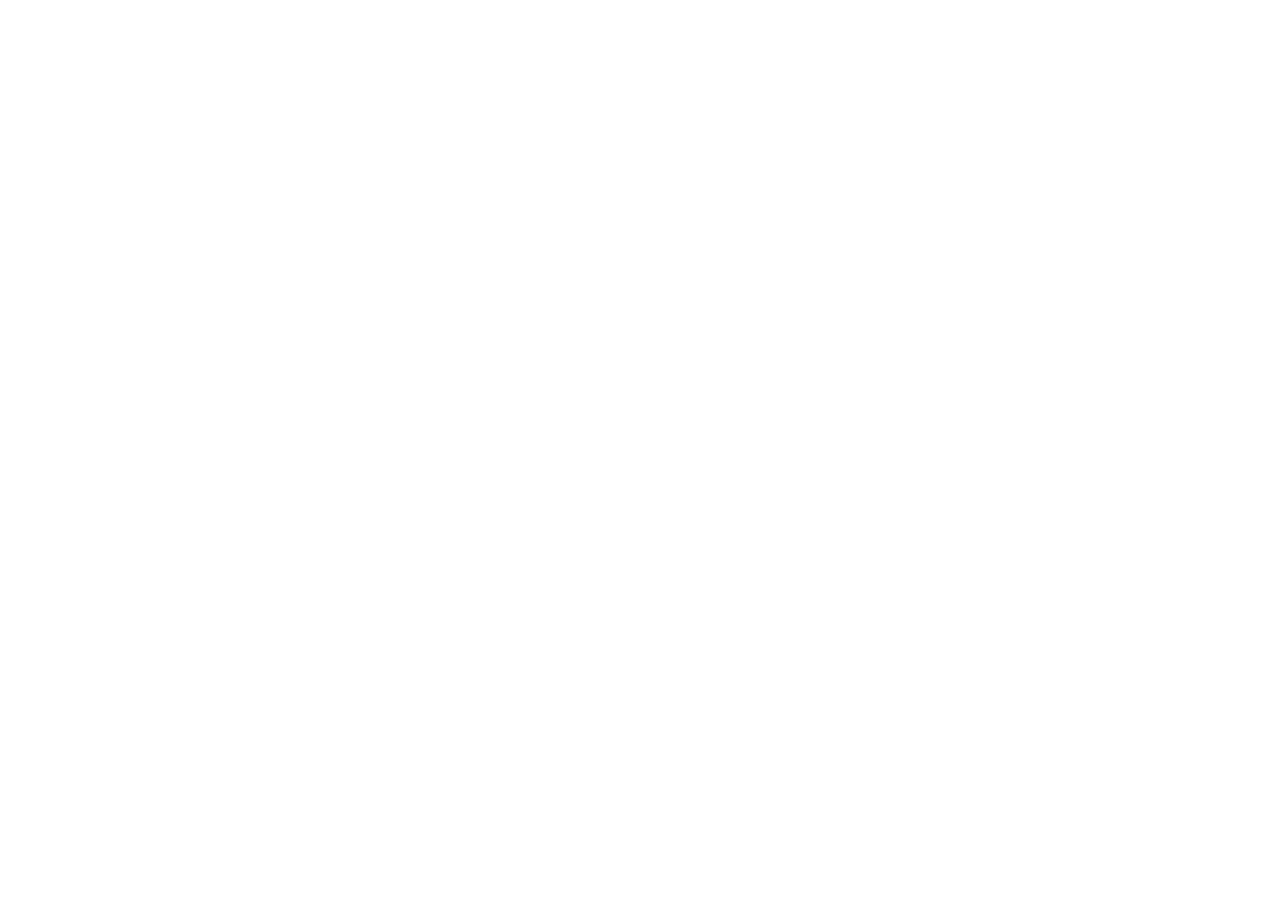
==== commit 1ccc1c7d: "Corrige tela branca no GitHub Pages: base path /snakewin + .nojekyll" ====
--- a/index.html
+++ b/index.html
@@ -1 +1 @@
-<!DOCTYPE html><html lang="pt-BR" class="geist_a71539c9-module__T19VSG__variable geist_mono_8d43a2aa-module__8Li5zG__variable fredoka_e4a22d5-module__ZBNcLW__variable h-full antialiased"><head><meta charSet="utf-8"/><meta name="viewport" content="width=device-width, initial-scale=1, maximum-scale=1, user-scalable=no, viewport-fit=cover"/><link rel="preload" href="/_next/static/media/1fc3fbc537cada7c-s.p.3ryvcbcsz78_7.woff2" as="font" crossorigin="" type="font/woff2"/><link rel="preload" href="/_next/static/media/797e433ab948586e-s.p.0r6juujl39pe6.woff2" as="font" crossorigin="" type="font/woff2"/><link rel="preload" href="/_next/static/media/caa3a2e1cccd8315-s.p.0wgildi0cnwt9.woff2" as="font" crossorigin="" type="font/woff2"/><link rel="stylesheet" href="/_next/static/chunks/0mywiexskx5cw.css" data-precedence="next"/><link rel="preload" as="script" fetchPriority="low" href="/_next/static/chunks/3wp0eb_zf6zi1.js"/><script src="/_next/static/chunks/12ng9y1xmtxdd.js" async=""></script><script src="/_next/static/chunks/00ejc8m43vbi0.js" async=""></script><script src="/_next/static/chunks/2oh5rha75m2ak.js" async=""></script><script src="/_next/static/chunks/turbopack-0m_rxrfwko468.js" async=""></script><script src="/_next/static/chunks/1vbfzrruw2k8x.js" async=""></script><script src="/_next/static/chunks/2jqxh2v5bf_q5.js" async=""></script><script src="/_next/static/chunks/14mrh2-p_w84d.js" async=""></script><script src="/_next/static/chunks/1y-s1i4jty70p.js" async=""></script><script src="/_next/static/chunks/3igdrug1rnlyl.js" async=""></script><script src="/_next/static/chunks/0u9e3vdlzpqp6.js" async=""></script><script src="/_next/static/chunks/3jbjoib-lin8c.js" async=""></script><script src="/_next/static/chunks/074v8_7fqvzi3.js" async=""></script><meta name="next-size-adjust" content=""/><meta name="theme-color" content="#131413"/><title>SnakeWin — Jogue e ganhe prêmios reais.</title><meta name="description" content="Jogue, bata a meta e resgate seu prêmio em dinheiro real."/><link rel="manifest" href="/manifest.webmanifest"/><link rel="shortcut icon" href="/favicon.ico"/><link rel="icon" href="/imagens/brand/favicon-96.png" sizes="96x96" type="image/png"/><link rel="icon" href="/favicon.ico" sizes="48x48" type="image/x-icon"/><link rel="apple-touch-icon" href="/imagens/brand/icon-180.png"/><script src="/_next/static/chunks/0cz1d0mv5g_q7.js" noModule=""></script></head><body class="min-h-full flex flex-col"><div hidden=""><!--$--><!--/$--></div><!--$--><!--/$--><script src="/_next/static/chunks/3wp0eb_zf6zi1.js" id="_R_" async=""></script><script>(self.__next_f=self.__next_f||[]).push([0])</script><script>self.__next_f.push([1,"1:\"$Sreact.fragment\"\n2:I[15789,[\"/_next/static/chunks/1vbfzrruw2k8x.js\",\"/_next/static/chunks/2jqxh2v5bf_q5.js\",\"/_next/static/chunks/14mrh2-p_w84d.js\"],\"AuthProvider\"]\n3:I[39756,[\"/_next/static/chunks/1vbfzrruw2k8x.js\",\"/_next/static/chunks/2jqxh2v5bf_q5.js\",\"/_next/static/chunks/14mrh2-p_w84d.js\"],\"default\"]\n4:I[37457,[\"/_next/static/chunks/1vbfzrruw2k8x.js\",\"/_next/static/chunks/2jqxh2v5bf_q5.js\",\"/_next/static/chunks/14mrh2-p_w84d.js\"],\"default\"]\n5:I[47257,[\"/_next/static/chunks/1vbfzrruw2k8x.js\",\"/_next/static/chunks/2jqxh2v5bf_q5.js\",\"/_next/static/chunks/14mrh2-p_w84d.js\"],\"ClientPageRoot\"]\n6:I[52683,[\"/_next/static/chunks/1vbfzrruw2k8x.js\",\"/_next/static/chunks/2jqxh2v5bf_q5.js\",\"/_next/static/chunks/14mrh2-p_w84d.js\",\"/_next/static/chunks/1y-s1i4jty70p.js\",\"/_next/static/chunks/3igdrug1rnlyl.js\",\"/_next/static/chunks/0u9e3vdlzpqp6.js\",\"/_next/static/chunks/3jbjoib-lin8c.js\",\"/_next/static/chunks/074v8_7fqvzi3.js\"],\"default\"]\n9:I[97367,[\"/_next/static/chunks/1vbfzrruw2k8x.js\",\"/_next/static/chunks/2jqxh2v5bf_q5.js\",\"/_next/static/chunks/14mrh2-p_w84d.js\"],\"OutletBoundary\"]\na:\"$Sreact.suspense\"\nc:I[97367,[\"/_next/static/chunks/1vbfzrruw2k8x.js\",\"/_next/static/chunks/2jqxh2v5bf_q5.js\",\"/_next/static/chunks/14mrh2-p_w84d.js\"],\"ViewportBoundary\"]\ne:I[97367,[\"/_next/static/chunks/1vbfzrruw2k8x.js\",\"/_next/static/chunks/2jqxh2v5bf_q5.js\",\"/_next/static/chunks/14mrh2-p_w84d.js\"],\"MetadataBoundary\"]\n10:I[68027,[\"/_next/static/chunks/1vbfzrruw2k8x.js\",\"/_next/static/chunks/2jqxh2v5bf_q5.js\",\"/_next/static/chunks/14mrh2-p_w84d.js\"],\"default\",1]\n:HL[\"/_next/static/chunks/0mywiexskx5cw.css\",\"style\"]\n:HL[\"/_next/static/media/1fc3fbc537cada7c-s.p.3ryvcbcsz78_7.woff2\",\"font\",{\"crossOrigin\":\"\",\"type\":\"font/woff2\"}]\n:HL[\"/_next/static/media/797e433ab948586e-s.p.0r6juujl39pe6.woff2\",\"font\",{\"crossOrigin\":\"\",\"type\":\"font/woff2\"}]\n:HL[\"/_next/static/media/caa3a2e1cccd8315-s.p.0wgildi0cnwt9.woff2\",\"font\",{\"crossOrigin\":\"\",\"type\":\"font/woff2\"}]\n"])</script><script>self.__next_f.push([1,"0:{\"P\":null,\"c\":[\"\",\"\"],\"q\":\"\",\"i\":false,\"f\":[[[\"\",{\"children\":[\"__PAGE__\",{}]},\"$undefined\",\"$undefined\",16],[[\"$\",\"$1\",\"c\",{\"children\":[[[\"$\",\"link\",\"0\",{\"rel\":\"stylesheet\",\"href\":\"/_next/static/chunks/0mywiexskx5cw.css\",\"precedence\":\"next\",\"crossOrigin\":\"$undefined\",\"nonce\":\"$undefined\"}],[\"$\",\"script\",\"script-0\",{\"src\":\"/_next/static/chunks/1vbfzrruw2k8x.js\",\"async\":true,\"nonce\":\"$undefined\"}],[\"$\",\"script\",\"script-1\",{\"src\":\"/_next/static/chunks/2jqxh2v5bf_q5.js\",\"async\":true,\"nonce\":\"$undefined\"}],[\"$\",\"script\",\"script-2\",{\"src\":\"/_next/static/chunks/14mrh2-p_w84d.js\",\"async\":true,\"nonce\":\"$undefined\"}]],[\"$\",\"html\",null,{\"lang\":\"pt-BR\",\"className\":\"geist_a71539c9-module__T19VSG__variable geist_mono_8d43a2aa-module__8Li5zG__variable fredoka_e4a22d5-module__ZBNcLW__variable h-full antialiased\",\"children\":[\"$\",\"body\",null,{\"className\":\"min-h-full flex flex-col\",\"suppressHydrationWarning\":true,\"children\":[[\"$\",\"$L2\",null,{}],[\"$\",\"$L3\",null,{\"parallelRouterKey\":\"children\",\"error\":\"$undefined\",\"errorStyles\":\"$undefined\",\"errorScripts\":\"$undefined\",\"template\":[\"$\",\"$L4\",null,{}],\"templateStyles\":\"$undefined\",\"templateScripts\":\"$undefined\",\"notFound\":[[[\"$\",\"title\",null,{\"children\":\"404: This page could not be found.\"}],[\"$\",\"div\",null,{\"style\":{\"fontFamily\":\"system-ui,\\\"Segoe UI\\\",Roboto,Helvetica,Arial,sans-serif,\\\"Apple Color Emoji\\\",\\\"Segoe UI Emoji\\\"\",\"height\":\"100vh\",\"textAlign\":\"center\",\"display\":\"flex\",\"flexDirection\":\"column\",\"alignItems\":\"center\",\"justifyContent\":\"center\"},\"children\":[\"$\",\"div\",null,{\"children\":[[\"$\",\"style\",null,{\"dangerouslySetInnerHTML\":{\"__html\":\"body{color:#000;background:#fff;margin:0}.next-error-h1{border-right:1px solid rgba(0,0,0,.3)}@media (prefers-color-scheme:dark){body{color:#fff;background:#000}.next-error-h1{border-right:1px solid rgba(255,255,255,.3)}}\"}}],[\"$\",\"h1\",null,{\"className\":\"next-error-h1\",\"style\":{\"display\":\"inline-block\",\"margin\":\"0 20px 0 0\",\"padding\":\"0 23px 0 0\",\"fontSize\":24,\"fontWeight\":500,\"verticalAlign\":\"top\",\"lineHeight\":\"49px\"},\"children\":404}],[\"$\",\"div\",null,{\"style\":{\"display\":\"inline-block\"},\"children\":[\"$\",\"h2\",null,{\"style\":{\"fontSize\":14,\"fontWeight\":400,\"lineHeight\":\"49px\",\"margin\":0},\"children\":\"This page could not be found.\"}]}]]}]}]],[]],\"forbidden\":\"$undefined\",\"unauthorized\":\"$undefined\"}]]}]}]]}],{\"children\":[[\"$\",\"$1\",\"c\",{\"children\":[[\"$\",\"$L5\",null,{\"Component\":\"$6\",\"serverProvidedParams\":{\"searchParams\":{},\"params\":{},\"promises\":[\"$@7\",\"$@8\"]}}],[[\"$\",\"script\",\"script-0\",{\"src\":\"/_next/static/chunks/1y-s1i4jty70p.js\",\"async\":true,\"nonce\":\"$undefined\"}],[\"$\",\"script\",\"script-1\",{\"src\":\"/_next/static/chunks/3igdrug1rnlyl.js\",\"async\":true,\"nonce\":\"$undefined\"}],[\"$\",\"script\",\"script-2\",{\"src\":\"/_next/static/chunks/0u9e3vdlzpqp6.js\",\"async\":true,\"nonce\":\"$undefined\"}],[\"$\",\"script\",\"script-3\",{\"src\":\"/_next/static/chunks/3jbjoib-lin8c.js\",\"async\":true,\"nonce\":\"$undefined\"}],[\"$\",\"script\",\"script-4\",{\"src\":\"/_next/static/chunks/074v8_7fqvzi3.js\",\"async\":true,\"nonce\":\"$undefined\"}]],[\"$\",\"$L9\",null,{\"children\":[\"$\",\"$a\",null,{\"name\":\"Next.MetadataOutlet\",\"children\":\"$@b\"}]}]]}],{},null,false,null]},null,false,null],[\"$\",\"$1\",\"h\",{\"children\":[null,[\"$\",\"$Lc\",null,{\"children\":\"$Ld\"}],[\"$\",\"div\",null,{\"hidden\":true,\"children\":[\"$\",\"$Le\",null,{\"children\":[\"$\",\"$a\",null,{\"name\":\"Next.Metadata\",\"children\":\"$Lf\"}]}]}],[\"$\",\"meta\",null,{\"name\":\"next-size-adjust\",\"content\":\"\"}]]}],false]],\"m\":\"$undefined\",\"G\":[\"$10\",[[\"$\",\"link\",\"0\",{\"rel\":\"stylesheet\",\"href\":\"/_next/static/chunks/0mywiexskx5cw.css\",\"precedence\":\"next\",\"crossOrigin\":\"$undefined\",\"nonce\":\"$undefined\"}]]],\"S\":true,\"h\":null,\"s\":\"$undefined\",\"l\":\"$undefined\",\"p\":\"$undefined\",\"d\":\"$undefined\",\"b\":\"HtqJggwyeeGwAeFGMaS0U\"}\n"])</script><script>self.__next_f.push([1,"7:{}\n8:\"$0:f:0:1:1:children:0:props:children:0:props:serverProvidedParams:params\"\n"])</script><script>self.__next_f.push([1,"d:[[\"$\",\"meta\",\"0\",{\"charSet\":\"utf-8\"}],[\"$\",\"meta\",\"1\",{\"name\":\"viewport\",\"content\":\"width=device-width, initial-scale=1, maximum-scale=1, user-scalable=no, viewport-fit=cover\"}],[\"$\",\"meta\",\"2\",{\"name\":\"theme-color\",\"content\":\"#131413\"}]]\n"])</script><script>self.__next_f.push([1,"11:I[27201,[\"/_next/static/chunks/1vbfzrruw2k8x.js\",\"/_next/static/chunks/2jqxh2v5bf_q5.js\",\"/_next/static/chunks/14mrh2-p_w84d.js\"],\"IconMark\"]\nb:null\nf:[[\"$\",\"title\",\"0\",{\"children\":\"SnakeWin — Jogue e ganhe prêmios reais.\"}],[\"$\",\"meta\",\"1\",{\"name\":\"description\",\"content\":\"Jogue, bata a meta e resgate seu prêmio em dinheiro real.\"}],[\"$\",\"link\",\"2\",{\"rel\":\"manifest\",\"href\":\"/manifest.webmanifest\",\"crossOrigin\":\"$undefined\"}],[\"$\",\"link\",\"3\",{\"rel\":\"shortcut icon\",\"href\":\"/favicon.ico\"}],[\"$\",\"link\",\"4\",{\"rel\":\"icon\",\"href\":\"/imagens/brand/favicon-96.png\",\"sizes\":\"96x96\",\"type\":\"image/png\"}],[\"$\",\"link\",\"5\",{\"rel\":\"icon\",\"href\":\"/favicon.ico\",\"sizes\":\"48x48\",\"type\":\"image/x-icon\"}],[\"$\",\"link\",\"6\",{\"rel\":\"apple-touch-icon\",\"href\":\"/imagens/brand/icon-180.png\"}],[\"$\",\"$L11\",\"7\",{}]]\n"])</script></body></html>+<!DOCTYPE html><html lang="pt-BR" class="geist_a71539c9-module__T19VSG__variable geist_mono_8d43a2aa-module__8Li5zG__variable fredoka_e4a22d5-module__ZBNcLW__variable h-full antialiased"><head><meta charSet="utf-8"/><meta name="viewport" content="width=device-width, initial-scale=1, maximum-scale=1, user-scalable=no, viewport-fit=cover"/><link rel="preload" href="/snakewin/_next/static/media/1fc3fbc537cada7c-s.p.3ryvcbcsz78_7.woff2" as="font" crossorigin="" type="font/woff2"/><link rel="preload" href="/snakewin/_next/static/media/797e433ab948586e-s.p.0r6juujl39pe6.woff2" as="font" crossorigin="" type="font/woff2"/><link rel="preload" href="/snakewin/_next/static/media/caa3a2e1cccd8315-s.p.0wgildi0cnwt9.woff2" as="font" crossorigin="" type="font/woff2"/><link rel="stylesheet" href="/snakewin/_next/static/chunks/0mywiexskx5cw.css" data-precedence="next"/><link rel="preload" as="script" fetchPriority="low" href="/snakewin/_next/static/chunks/3wp0eb_zf6zi1.js"/><script src="/snakewin/_next/static/chunks/12ng9y1xmtxdd.js" async=""></script><script src="/snakewin/_next/static/chunks/00ejc8m43vbi0.js" async=""></script><script src="/snakewin/_next/static/chunks/2oh5rha75m2ak.js" async=""></script><script src="/snakewin/_next/static/chunks/turbopack-0m_rxrfwko468.js" async=""></script><script src="/snakewin/_next/static/chunks/1vbfzrruw2k8x.js" async=""></script><script src="/snakewin/_next/static/chunks/2jqxh2v5bf_q5.js" async=""></script><script src="/snakewin/_next/static/chunks/14mrh2-p_w84d.js" async=""></script><script src="/snakewin/_next/static/chunks/1y-s1i4jty70p.js" async=""></script><script src="/snakewin/_next/static/chunks/3igdrug1rnlyl.js" async=""></script><script src="/snakewin/_next/static/chunks/0u9e3vdlzpqp6.js" async=""></script><script src="/snakewin/_next/static/chunks/3jbjoib-lin8c.js" async=""></script><script src="/snakewin/_next/static/chunks/074v8_7fqvzi3.js" async=""></script><meta name="next-size-adjust" content=""/><meta name="theme-color" content="#131413"/><title>SnakeWin — Jogue e ganhe prêmios reais.</title><meta name="description" content="Jogue, bata a meta e resgate seu prêmio em dinheiro real."/><link rel="manifest" href="/snakewin/manifest.webmanifest"/><link rel="shortcut icon" href="/snakewin/favicon.ico"/><link rel="icon" href="/snakewin/imagens/brand/favicon-96.png" sizes="96x96" type="image/png"/><link rel="icon" href="/snakewin/favicon.ico" sizes="48x48" type="image/x-icon"/><link rel="apple-touch-icon" href="/snakewin/imagens/brand/icon-180.png"/><script src="/snakewin/_next/static/chunks/0cz1d0mv5g_q7.js" noModule=""></script></head><body class="min-h-full flex flex-col"><div hidden=""><!--$--><!--/$--></div><!--$--><!--/$--><script src="/snakewin/_next/static/chunks/3wp0eb_zf6zi1.js" id="_R_" async=""></script><script>(self.__next_f=self.__next_f||[]).push([0])</script><script>self.__next_f.push([1,"1:\"$Sreact.fragment\"\n2:I[15789,[\"/snakewin/_next/static/chunks/1vbfzrruw2k8x.js\",\"/snakewin/_next/static/chunks/2jqxh2v5bf_q5.js\",\"/snakewin/_next/static/chunks/14mrh2-p_w84d.js\"],\"AuthProvider\"]\n3:I[39756,[\"/snakewin/_next/static/chunks/1vbfzrruw2k8x.js\",\"/snakewin/_next/static/chunks/2jqxh2v5bf_q5.js\",\"/snakewin/_next/static/chunks/14mrh2-p_w84d.js\"],\"default\"]\n4:I[37457,[\"/snakewin/_next/static/chunks/1vbfzrruw2k8x.js\",\"/snakewin/_next/static/chunks/2jqxh2v5bf_q5.js\",\"/snakewin/_next/static/chunks/14mrh2-p_w84d.js\"],\"default\"]\n5:I[47257,[\"/snakewin/_next/static/chunks/1vbfzrruw2k8x.js\",\"/snakewin/_next/static/chunks/2jqxh2v5bf_q5.js\",\"/snakewin/_next/static/chunks/14mrh2-p_w84d.js\"],\"ClientPageRoot\"]\n6:I[52683,[\"/snakewin/_next/static/chunks/1vbfzrruw2k8x.js\",\"/snakewin/_next/static/chunks/2jqxh2v5bf_q5.js\",\"/snakewin/_next/static/chunks/14mrh2-p_w84d.js\",\"/snakewin/_next/static/chunks/1y-s1i4jty70p.js\",\"/snakewin/_next/static/chunks/3igdrug1rnlyl.js\",\"/snakewin/_next/static/chunks/0u9e3vdlzpqp6.js\",\"/snakewin/_next/static/chunks/3jbjoib-lin8c.js\",\"/snakewin/_next/static/chunks/074v8_7fqvzi3.js\"],\"default\"]\n9:I[97367,[\"/snakewin/_next/static/chunks/1vbfzrruw2k8x.js\",\"/snakewin/_next/static/chunks/2jqxh2v5bf_q5.js\",\"/snakewin/_next/static/chunks/14mrh2-p_w84d.js\"],\"OutletBoundary\"]\na:\"$Sreact.suspense\"\nc:I[97367,[\"/snakewin/_next/static/chunks/1vbfzrruw2k8x.js\",\"/snakewin/_next/static/chunks/2jqxh2v5bf_q5.js\",\"/snakewin/_next/static/chunks/14mrh2-p_w84d.js\"],\"ViewportBoundary\"]\ne:I[97367,[\"/snakewin/_next/static/chunks/1vbfzrruw2k8x.js\",\"/snakewin/_next/static/chunks/2jqxh2v5bf_q5.js\",\"/snakewin/_next/static/chunks/14mrh2-p_w84d.js\"],\"MetadataBoundary\"]\n10:I[68027,[\"/snakewin/_next/static/chunks/1vbfzrruw2k8x.js\",\"/snakewin/_next/static/chunks/2jqxh2v5bf_q5.js\",\"/snakewin/_next/static/chunks/14mrh2-p_w84d.js\"],\"default\",1]\n:HL[\"/snakewin/_next/static/chunks/0mywiexskx5cw.css\",\"style\"]\n:HL[\"/snakewin/_next/static/media/1fc3fbc537cada7c-s.p.3ryvcbcsz78_7.woff2\",\"font\",{\"crossOrigin\":\"\",\"type\":\"font/woff2\"}]\n:HL[\"/snakewin/_next/static/media/797e433ab948586e-s.p.0r6juujl39pe6.woff2\",\"font\",{\"crossOrigin\":\"\",\"type\":\"font/woff2\"}]\n:HL[\"/snakewin/_next/static/media/caa3a2e1cccd8315-s.p.0wgildi0cnwt9.woff2\",\"font\",{\"crossOrigin\":\"\",\"type\":\"font/woff2\"}]\n"])</script><script>self.__next_f.push([1,"0:{\"P\":null,\"c\":[\"\",\"\"],\"q\":\"\",\"i\":false,\"f\":[[[\"\",{\"children\":[\"__PAGE__\",{}]},\"$undefined\",\"$undefined\",16],[[\"$\",\"$1\",\"c\",{\"children\":[[[\"$\",\"link\",\"0\",{\"rel\":\"stylesheet\",\"href\":\"/snakewin/_next/static/chunks/0mywiexskx5cw.css\",\"precedence\":\"next\",\"crossOrigin\":\"$undefined\",\"nonce\":\"$undefined\"}],[\"$\",\"script\",\"script-0\",{\"src\":\"/snakewin/_next/static/chunks/1vbfzrruw2k8x.js\",\"async\":true,\"nonce\":\"$undefined\"}],[\"$\",\"script\",\"script-1\",{\"src\":\"/snakewin/_next/static/chunks/2jqxh2v5bf_q5.js\",\"async\":true,\"nonce\":\"$undefined\"}],[\"$\",\"script\",\"script-2\",{\"src\":\"/snakewin/_next/static/chunks/14mrh2-p_w84d.js\",\"async\":true,\"nonce\":\"$undefined\"}]],[\"$\",\"html\",null,{\"lang\":\"pt-BR\",\"className\":\"geist_a71539c9-module__T19VSG__variable geist_mono_8d43a2aa-module__8Li5zG__variable fredoka_e4a22d5-module__ZBNcLW__variable h-full antialiased\",\"children\":[\"$\",\"body\",null,{\"className\":\"min-h-full flex flex-col\",\"suppressHydrationWarning\":true,\"children\":[[\"$\",\"$L2\",null,{}],[\"$\",\"$L3\",null,{\"parallelRouterKey\":\"children\",\"error\":\"$undefined\",\"errorStyles\":\"$undefined\",\"errorScripts\":\"$undefined\",\"template\":[\"$\",\"$L4\",null,{}],\"templateStyles\":\"$undefined\",\"templateScripts\":\"$undefined\",\"notFound\":[[[\"$\",\"title\",null,{\"children\":\"404: This page could not be found.\"}],[\"$\",\"div\",null,{\"style\":{\"fontFamily\":\"system-ui,\\\"Segoe UI\\\",Roboto,Helvetica,Arial,sans-serif,\\\"Apple Color Emoji\\\",\\\"Segoe UI Emoji\\\"\",\"height\":\"100vh\",\"textAlign\":\"center\",\"display\":\"flex\",\"flexDirection\":\"column\",\"alignItems\":\"center\",\"justifyContent\":\"center\"},\"children\":[\"$\",\"div\",null,{\"children\":[[\"$\",\"style\",null,{\"dangerouslySetInnerHTML\":{\"__html\":\"body{color:#000;background:#fff;margin:0}.next-error-h1{border-right:1px solid rgba(0,0,0,.3)}@media (prefers-color-scheme:dark){body{color:#fff;background:#000}.next-error-h1{border-right:1px solid rgba(255,255,255,.3)}}\"}}],[\"$\",\"h1\",null,{\"className\":\"next-error-h1\",\"style\":{\"display\":\"inline-block\",\"margin\":\"0 20px 0 0\",\"padding\":\"0 23px 0 0\",\"fontSize\":24,\"fontWeight\":500,\"verticalAlign\":\"top\",\"lineHeight\":\"49px\"},\"children\":404}],[\"$\",\"div\",null,{\"style\":{\"display\":\"inline-block\"},\"children\":[\"$\",\"h2\",null,{\"style\":{\"fontSize\":14,\"fontWeight\":400,\"lineHeight\":\"49px\",\"margin\":0},\"children\":\"This page could not be found.\"}]}]]}]}]],[]],\"forbidden\":\"$undefined\",\"unauthorized\":\"$undefined\"}]]}]}]]}],{\"children\":[[\"$\",\"$1\",\"c\",{\"children\":[[\"$\",\"$L5\",null,{\"Component\":\"$6\",\"serverProvidedParams\":{\"searchParams\":{},\"params\":{},\"promises\":[\"$@7\",\"$@8\"]}}],[[\"$\",\"script\",\"script-0\",{\"src\":\"/snakewin/_next/static/chunks/1y-s1i4jty70p.js\",\"async\":true,\"nonce\":\"$undefined\"}],[\"$\",\"script\",\"script-1\",{\"src\":\"/snakewin/_next/static/chunks/3igdrug1rnlyl.js\",\"async\":true,\"nonce\":\"$undefined\"}],[\"$\",\"script\",\"script-2\",{\"src\":\"/snakewin/_next/static/chunks/0u9e3vdlzpqp6.js\",\"async\":true,\"nonce\":\"$undefined\"}],[\"$\",\"script\",\"script-3\",{\"src\":\"/snakewin/_next/static/chunks/3jbjoib-lin8c.js\",\"async\":true,\"nonce\":\"$undefined\"}],[\"$\",\"script\",\"script-4\",{\"src\":\"/snakewin/_next/static/chunks/074v8_7fqvzi3.js\",\"async\":true,\"nonce\":\"$undefined\"}]],[\"$\",\"$L9\",null,{\"children\":[\"$\",\"$a\",null,{\"name\":\"Next.MetadataOutlet\",\"children\":\"$@b\"}]}]]}],{},null,false,null]},null,false,null],[\"$\",\"$1\",\"h\",{\"children\":[null,[\"$\",\"$Lc\",null,{\"children\":\"$Ld\"}],[\"$\",\"div\",null,{\"hidden\":true,\"children\":[\"$\",\"$Le\",null,{\"children\":[\"$\",\"$a\",null,{\"name\":\"Next.Metadata\",\"children\":\"$Lf\"}]}]}],[\"$\",\"meta\",null,{\"name\":\"next-size-adjust\",\"content\":\"\"}]]}],false]],\"m\":\"$undefined\",\"G\":[\"$10\",[[\"$\",\"link\",\"0\",{\"rel\":\"stylesheet\",\"href\":\"/snakewin/_next/static/chunks/0mywiexskx5cw.css\",\"precedence\":\"next\",\"crossOrigin\":\"$undefined\",\"nonce\":\"$undefined\"}]]],\"S\":true,\"h\":null,\"s\":\"$undefined\",\"l\":\"$undefined\",\"p\":\"$undefined\",\"d\":\"$undefined\",\"b\":\"HtqJggwyeeGwAeFGMaS0U\"}\n"])</script><script>self.__next_f.push([1,"7:{}\n8:\"$0:f:0:1:1:children:0:props:children:0:props:serverProvidedParams:params\"\n"])</script><script>self.__next_f.push([1,"d:[[\"$\",\"meta\",\"0\",{\"charSet\":\"utf-8\"}],[\"$\",\"meta\",\"1\",{\"name\":\"viewport\",\"content\":\"width=device-width, initial-scale=1, maximum-scale=1, user-scalable=no, viewport-fit=cover\"}],[\"$\",\"meta\",\"2\",{\"name\":\"theme-color\",\"content\":\"#131413\"}]]\n"])</script><script>self.__next_f.push([1,"11:I[27201,[\"/snakewin/_next/static/chunks/1vbfzrruw2k8x.js\",\"/snakewin/_next/static/chunks/2jqxh2v5bf_q5.js\",\"/snakewin/_next/static/chunks/14mrh2-p_w84d.js\"],\"IconMark\"]\nb:null\nf:[[\"$\",\"title\",\"0\",{\"children\":\"SnakeWin — Jogue e ganhe prêmios reais.\"}],[\"$\",\"meta\",\"1\",{\"name\":\"description\",\"content\":\"Jogue, bata a meta e resgate seu prêmio em dinheiro real.\"}],[\"$\",\"link\",\"2\",{\"rel\":\"manifest\",\"href\":\"/manifest.webmanifest\",\"crossOrigin\":\"$undefined\"}],[\"$\",\"link\",\"3\",{\"rel\":\"shortcut icon\",\"href\":\"/favicon.ico\"}],[\"$\",\"link\",\"4\",{\"rel\":\"icon\",\"href\":\"/snakewin/imagens/brand/favicon-96.png\",\"sizes\":\"96x96\",\"type\":\"image/png\"}],[\"$\",\"link\",\"5\",{\"rel\":\"icon\",\"href\":\"/favicon.ico\",\"sizes\":\"48x48\",\"type\":\"image/x-icon\"}],[\"$\",\"link\",\"6\",{\"rel\":\"apple-touch-icon\",\"href\":\"/snakewin/imagens/brand/icon-180.png\"}],[\"$\",\"$L11\",\"7\",{}]]\n"])</script></body></html>
